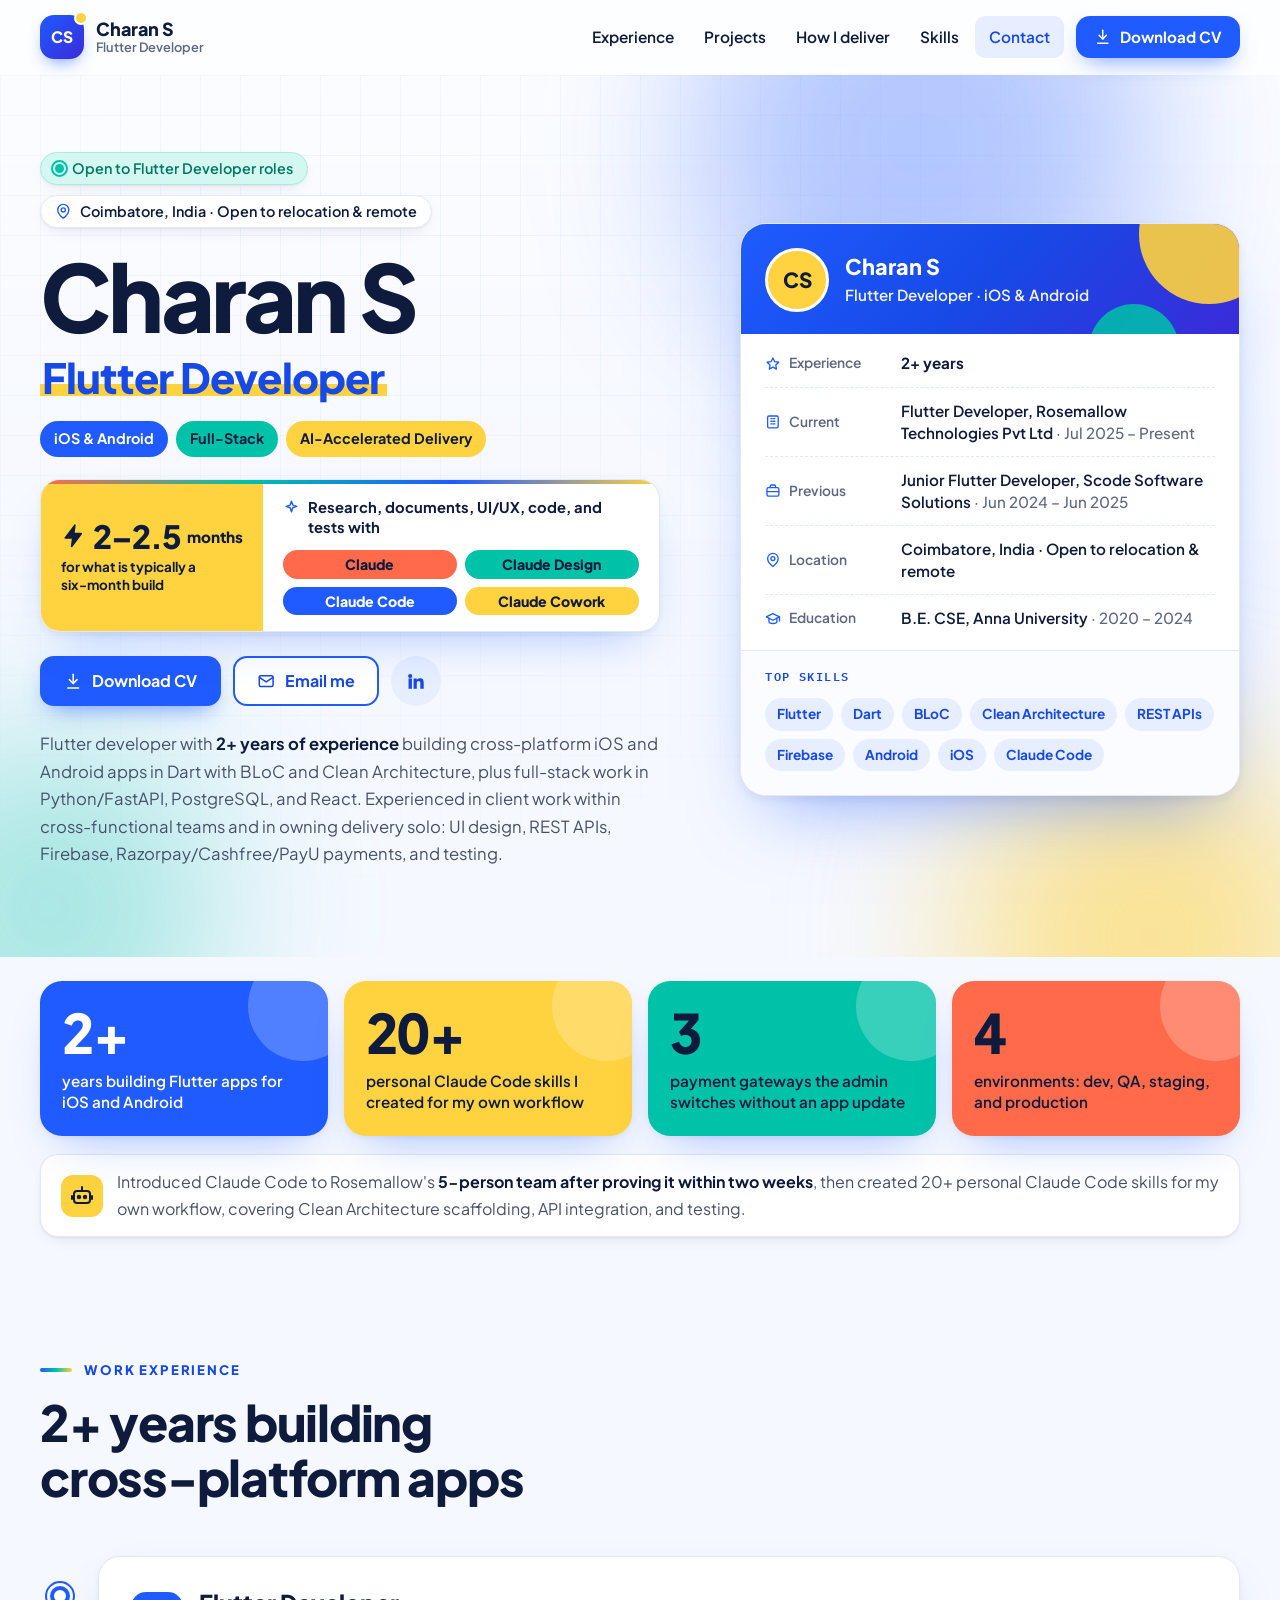
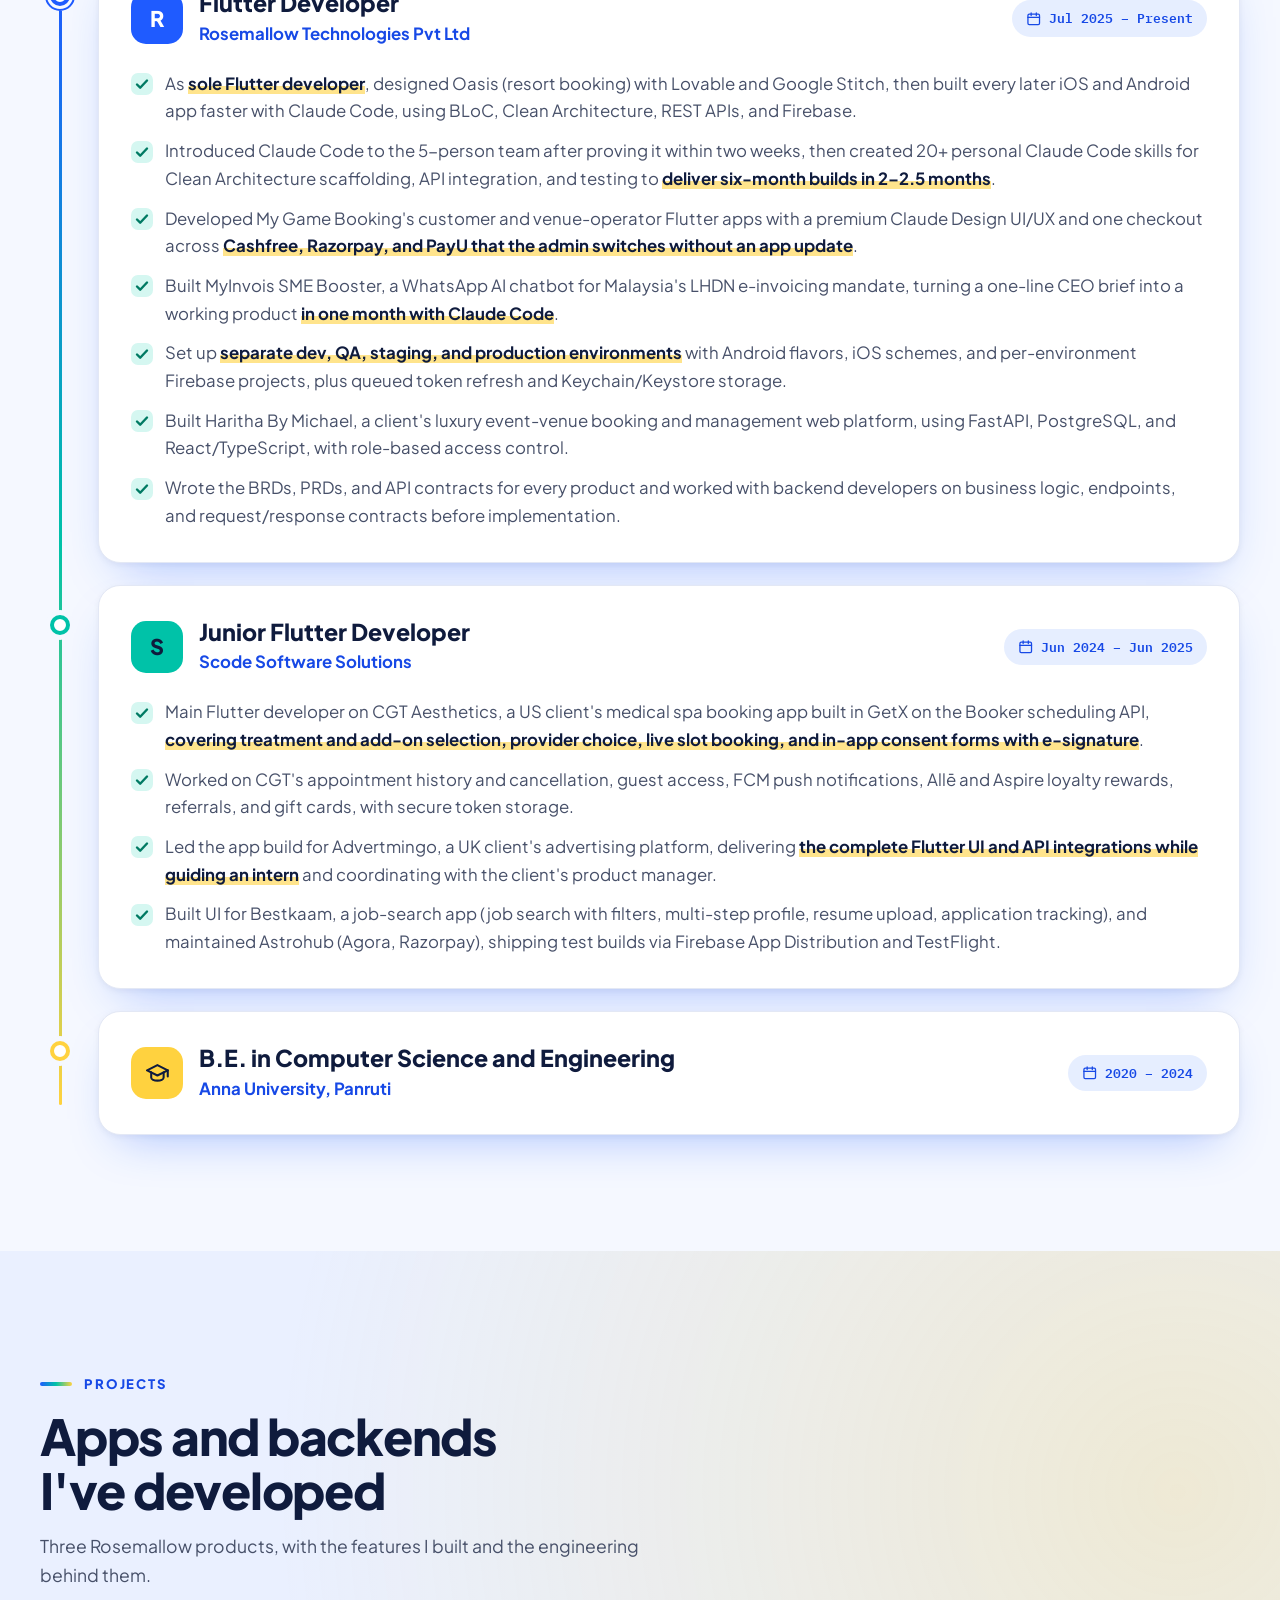
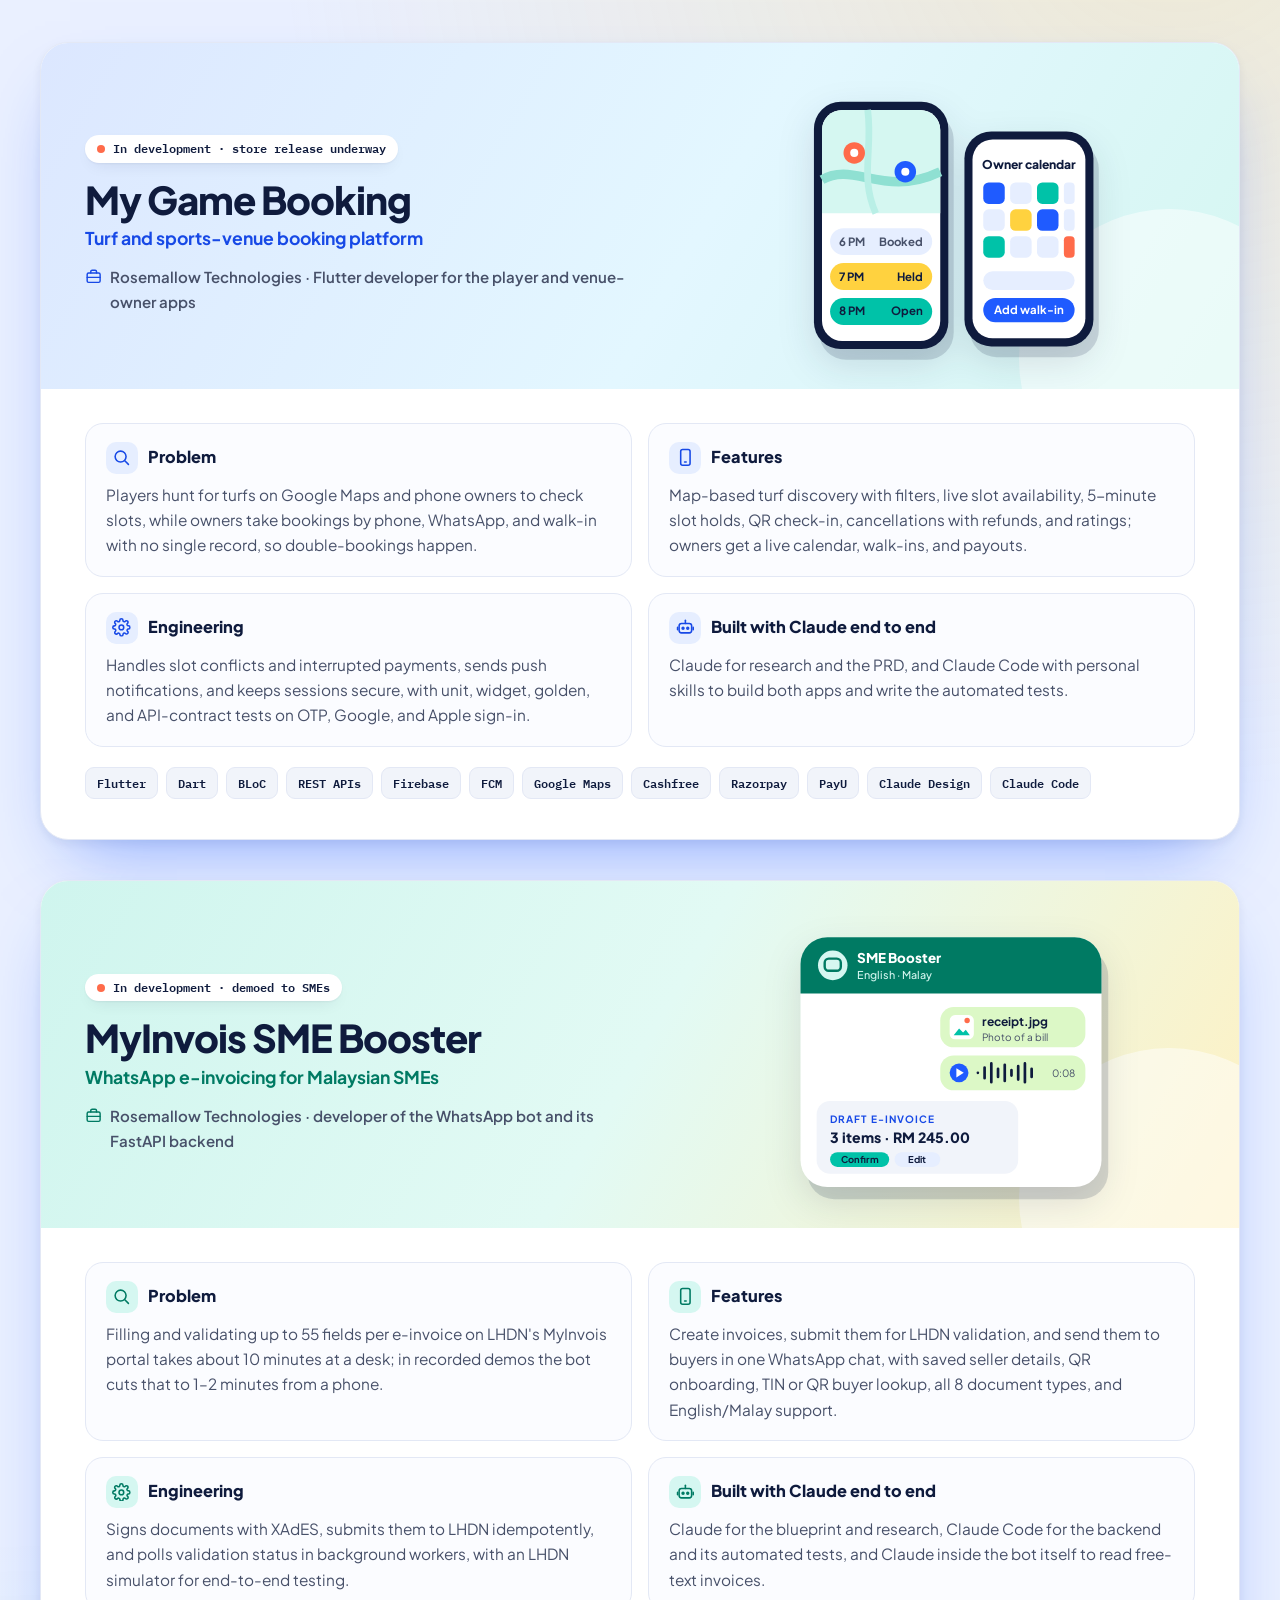
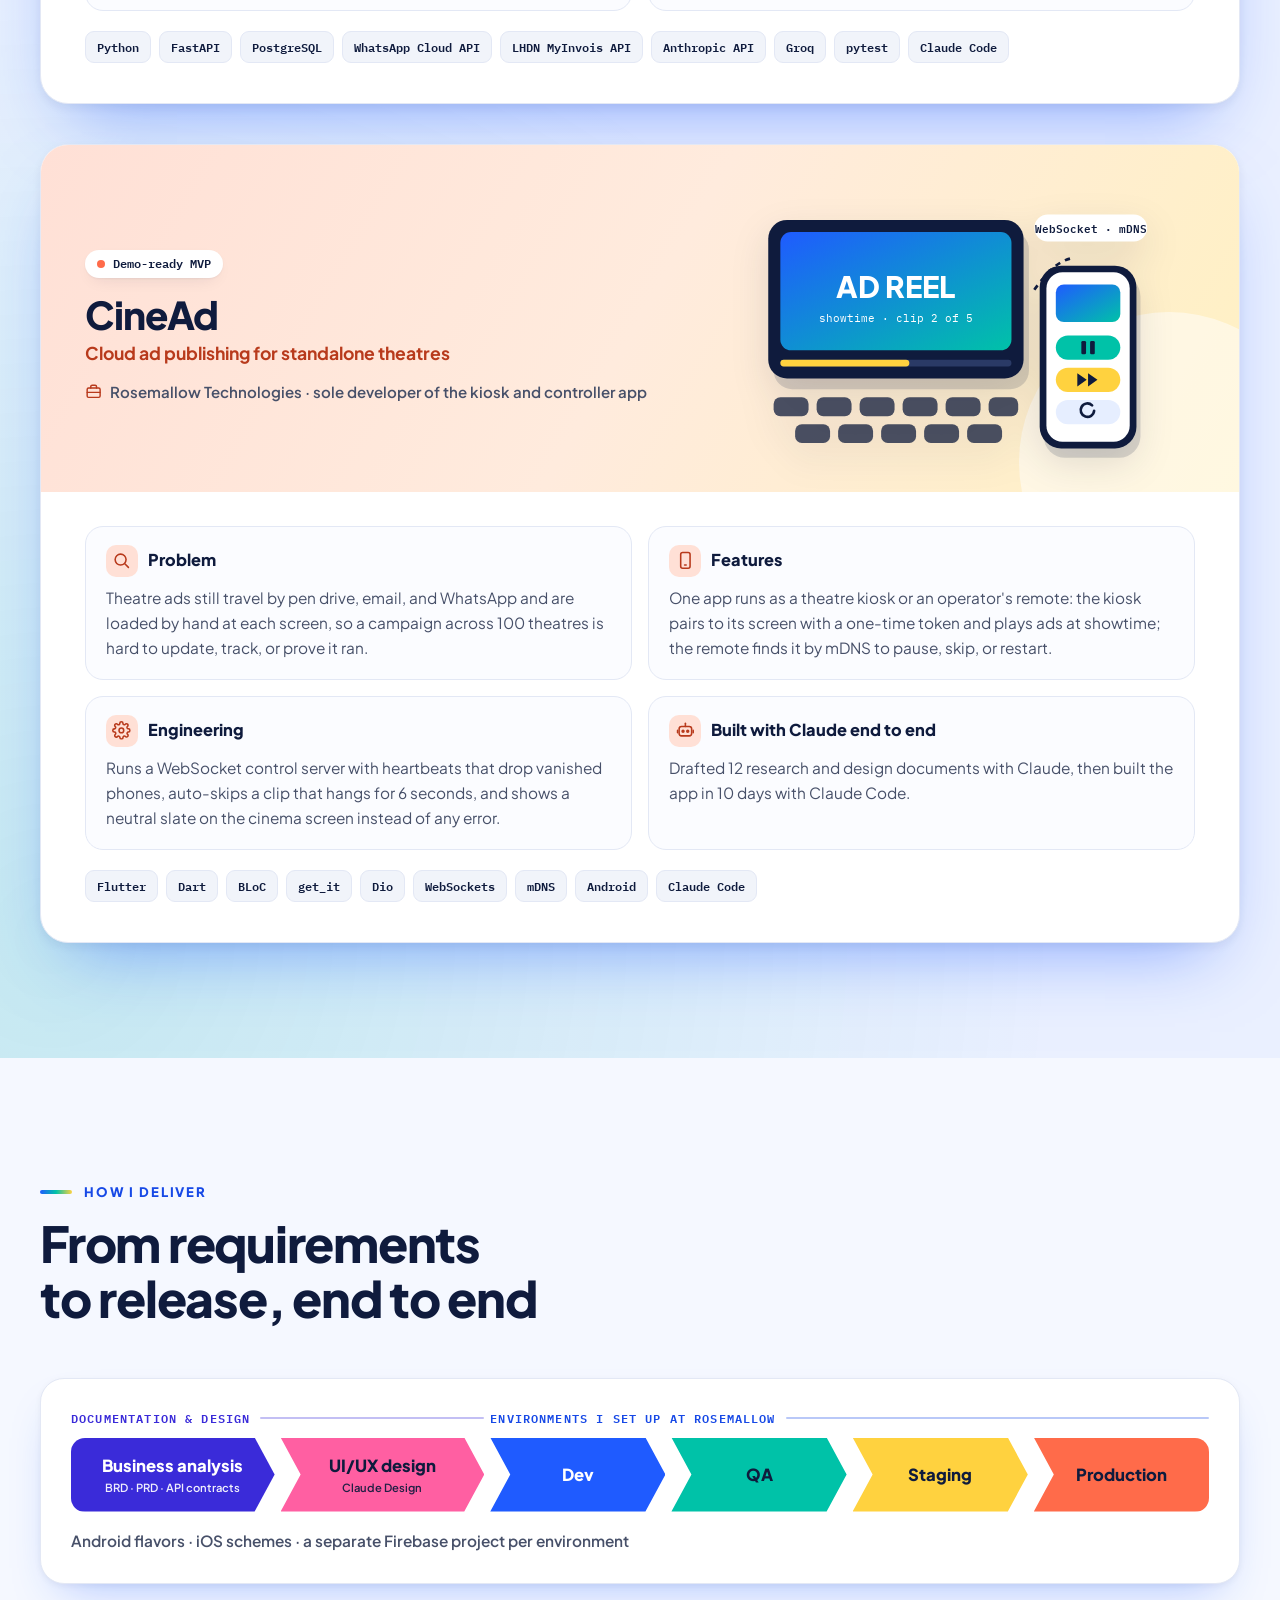
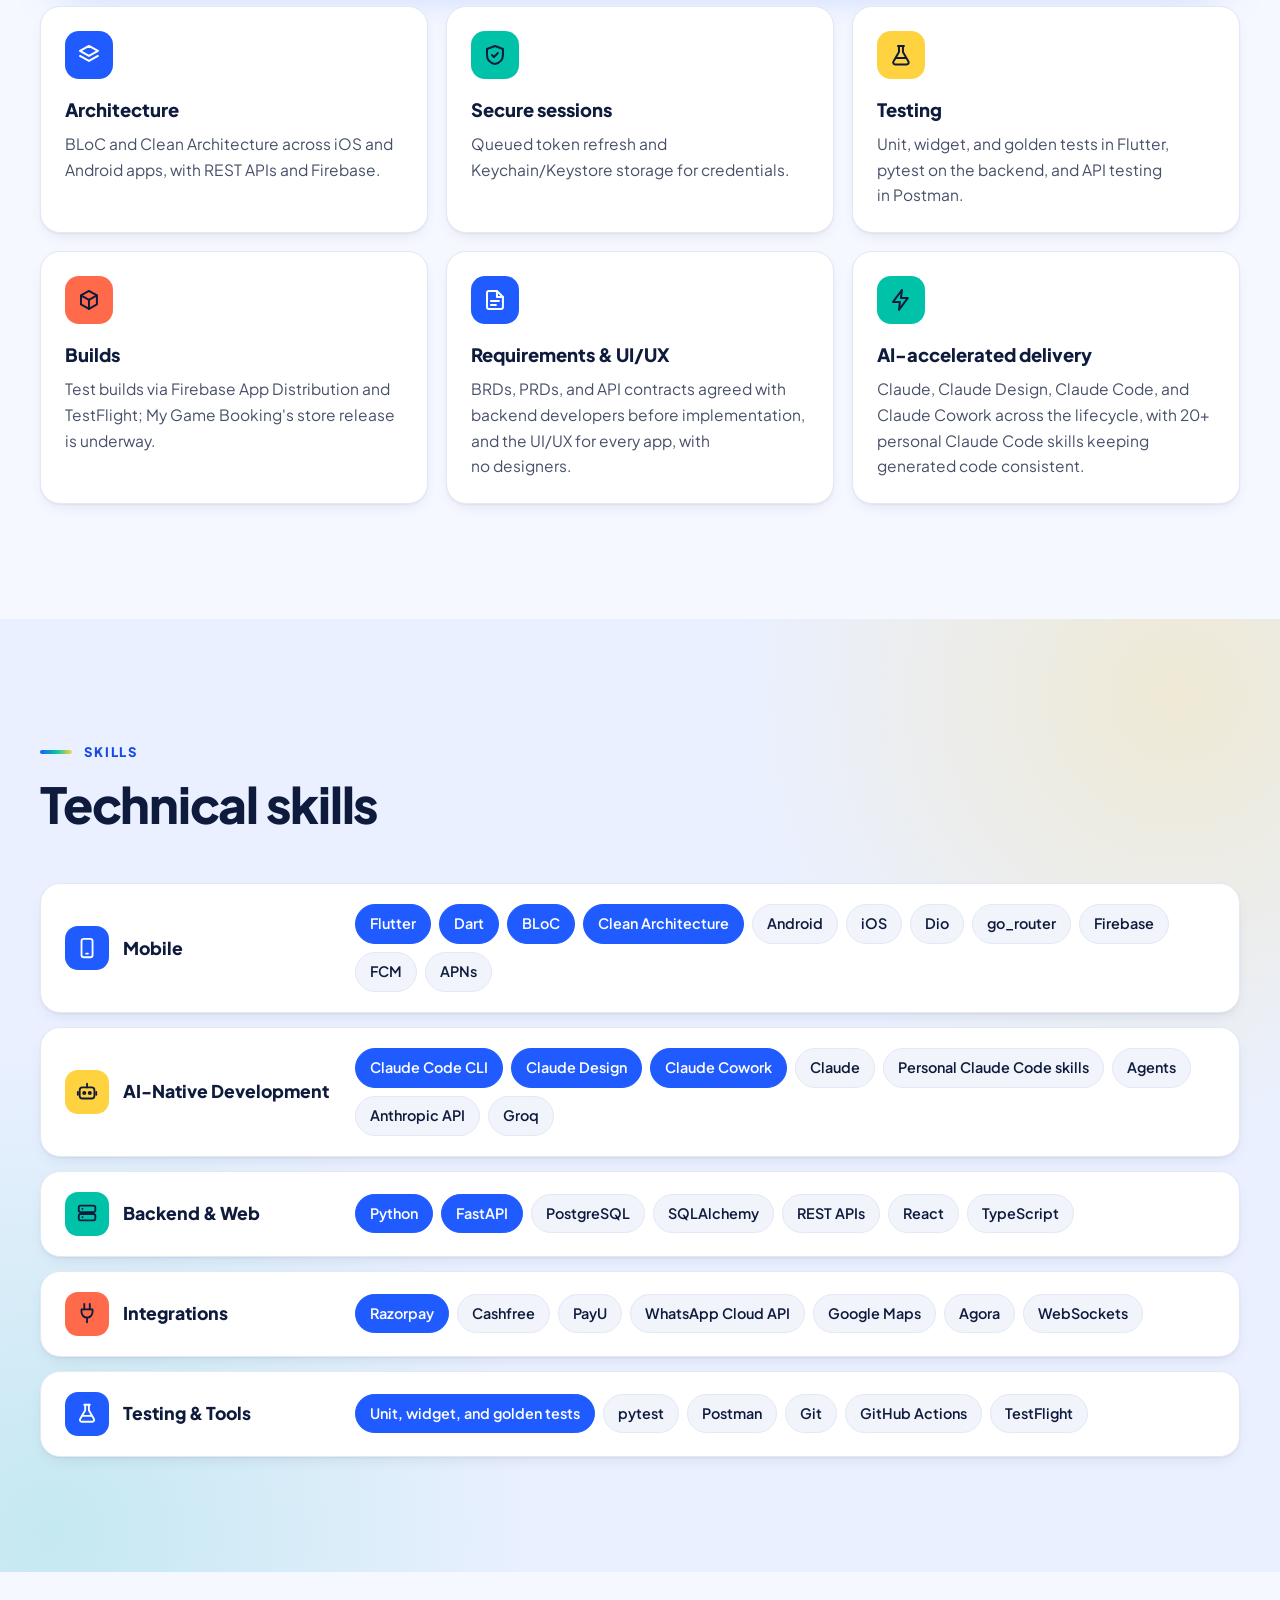
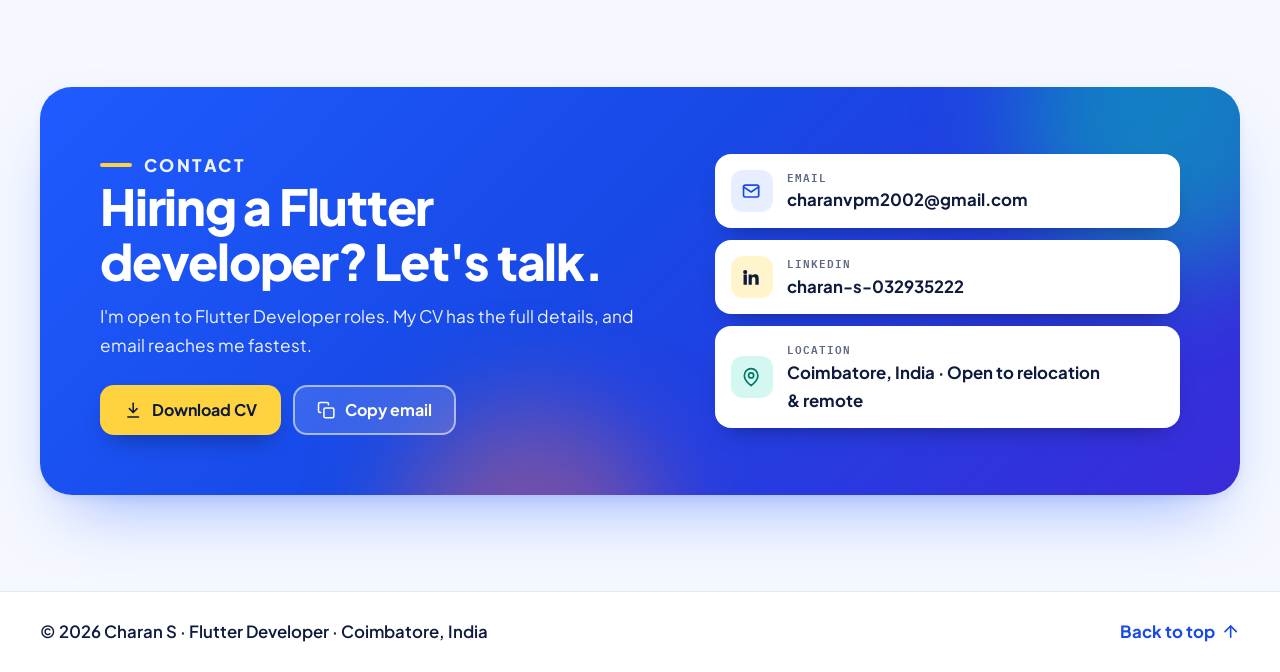
==== index.html @ 989d0758 "Add portfolio sites" ====
<!doctype html>
<html lang="en">
<head>
  <meta charset="utf-8">
  <meta name="viewport" content="width=device-width, initial-scale=1">
  <title>Charan S | Flutter Developer · iOS &amp; Android · AI-Accelerated with Claude</title>
  <meta name="description" content="Charan S is a Flutter developer based in Coimbatore with 2+ years of experience building cross-platform iOS and Android apps with Dart, BLoC, and Clean Architecture, plus full-stack work in Python/FastAPI, PostgreSQL, and React.">
  <meta name="author" content="Charan S">
  <meta name="theme-color" content="#1F5BFF">
  <meta property="og:type" content="profile">
  <meta property="og:title" content="Charan S | Flutter Developer (iOS &amp; Android)">
  <meta property="og:description" content="2+ years building cross-platform Flutter apps with BLoC and Clean Architecture. Delivers in 2–2.5 months what is typically a six-month build, using Claude, Claude Design, Claude Code, and Claude Cowork.">
  <meta property="og:url" content="https://charan-s-dev.github.io/">
  <meta property="og:image" content="https://charan-s-dev.github.io/assets/og-image.png">
  <meta property="og:image:width" content="1200">
  <meta property="og:image:height" content="630">
  <meta name="twitter:card" content="summary_large_image">
  <link rel="canonical" href="https://charan-s-dev.github.io/">
  <link rel="icon" href="assets/favicon.svg" type="image/svg+xml">
  <link rel="preconnect" href="https://fonts.googleapis.com">
  <link rel="preconnect" href="https://fonts.gstatic.com" crossorigin>
  <link rel="stylesheet" href="https://fonts.googleapis.com/css2?family=Plus+Jakarta+Sans:ital,wght@0,400;0,500;0,600;0,700;0,800;1,400&family=IBM+Plex+Mono:wght@500;600&display=swap">
  <link rel="stylesheet" href="assets/css/style.css">
  <script type="application/ld+json">
  {
    "@context": "https://schema.org",
    "@type": "Person",
    "name": "Charan S",
    "jobTitle": "Flutter Developer",
    "worksFor": { "@type": "Organization", "name": "Rosemallow Technologies Pvt Ltd" },
    "email": "mailto:charanvpm2002@gmail.com",
    "address": { "@type": "PostalAddress", "addressLocality": "Coimbatore", "addressCountry": "IN" },
    "alumniOf": "Anna University",
    "sameAs": ["https://www.linkedin.com/in/charan-s-032935222/"],
    "knowsAbout": ["Flutter", "Dart", "BLoC", "Clean Architecture", "Android", "iOS", "Firebase", "REST APIs", "Python", "FastAPI", "PostgreSQL", "React", "Claude Code", "Claude Design", "Claude Cowork"]
  }
  </script>
</head>
<body>
  <svg class="sprite" aria-hidden="true" focusable="false">
    <symbol id="i-download" viewBox="0 0 24 24"><path d="M12 3v12"/><path d="m7 10 5 5 5-5"/><path d="M5 21h14"/></symbol>
    <symbol id="i-mail" viewBox="0 0 24 24"><rect x="3" y="5" width="18" height="14" rx="2"/><path d="m3 7 9 6 9-6"/></symbol>
    <symbol id="i-phone" viewBox="0 0 24 24"><path d="M22 16.92v3a2 2 0 0 1-2.18 2 19.8 19.8 0 0 1-8.63-3.07 19.5 19.5 0 0 1-6-6A19.8 19.8 0 0 1 2.12 4.18 2 2 0 0 1 4.11 2h3a2 2 0 0 1 2 1.72c.13.96.36 1.9.7 2.81a2 2 0 0 1-.45 2.11L8.09 9.91a16 16 0 0 0 6 6l1.27-1.27a2 2 0 0 1 2.11-.45c.91.34 1.85.57 2.81.7A2 2 0 0 1 22 16.92z"/></symbol>
    <symbol id="i-linkedin" viewBox="0 0 24 24"><path fill="currentColor" stroke="none" d="M4.98 3.5a2.5 2.5 0 1 1 0 5 2.5 2.5 0 0 1 0-5zM3 9h4v12H3zM9 9h3.8v1.7h.05c.53-1 1.83-2.05 3.77-2.05C20.6 8.65 21 11.2 21 14.5V21h-4v-5.8c0-1.4-.03-3.2-1.95-3.2-1.95 0-2.25 1.5-2.25 3.1V21H9z"/></symbol>
    <symbol id="i-pin" viewBox="0 0 24 24"><path d="M20 10c0 6-8 12-8 12s-8-6-8-12a8 8 0 0 1 16 0z"/><circle cx="12" cy="10" r="3"/></symbol>
    <symbol id="i-copy" viewBox="0 0 24 24"><rect x="9" y="9" width="13" height="13" rx="2"/><path d="M5 15H4a2 2 0 0 1-2-2V4a2 2 0 0 1 2-2h9a2 2 0 0 1 2 2v1"/></symbol>
    <symbol id="i-up" viewBox="0 0 24 24"><path d="M12 19V5"/><path d="m5 12 7-7 7 7"/></symbol>
    <symbol id="i-menu" viewBox="0 0 24 24"><path d="M4 7h16M4 12h16M4 17h16"/></symbol>
    <symbol id="i-close" viewBox="0 0 24 24"><path d="M6 6l12 12M18 6 6 18"/></symbol>
    <symbol id="i-briefcase" viewBox="0 0 24 24"><rect x="3" y="7" width="18" height="13" rx="2"/><path d="M8 7V5a2 2 0 0 1 2-2h4a2 2 0 0 1 2 2v2"/><path d="M3 13h18"/></symbol>
    <symbol id="i-building" viewBox="0 0 24 24"><rect x="4" y="3" width="16" height="18" rx="2"/><path d="M9 7h2M13 7h2M9 11h2M13 11h2M9 15h2M13 15h2"/></symbol>
    <symbol id="i-calendar" viewBox="0 0 24 24"><rect x="3" y="5" width="18" height="16" rx="2"/><path d="M16 3v4M8 3v4M3 10h18"/></symbol>
    <symbol id="i-cap" viewBox="0 0 24 24"><path d="m2 9 10-5 10 5-10 5z"/><path d="M6 11v5c0 1.7 2.7 3 6 3s6-1.3 6-3v-5"/><path d="M22 9v6"/></symbol>
    <symbol id="i-phone-app" viewBox="0 0 24 24"><rect x="6" y="2" width="12" height="20" rx="2.5"/><path d="M11 18h2"/></symbol>
    <symbol id="i-layers" viewBox="0 0 24 24"><path d="m12 3 9 5-9 5-9-5z"/><path d="m3 13 9 5 9-5"/></symbol>
    <symbol id="i-shield" viewBox="0 0 24 24"><path d="M12 3 4 6v6c0 5 3.5 8 8 9 4.5-1 8-4 8-9V6z"/><path d="m9 12 2 2 4-4"/></symbol>
    <symbol id="i-flask" viewBox="0 0 24 24"><path d="M9 3h6"/><path d="M10 3v6L4.5 18.5A2 2 0 0 0 6.2 21.5h11.6a2 2 0 0 0 1.7-3L14 9V3"/><path d="M7 15h10"/></symbol>
    <symbol id="i-package" viewBox="0 0 24 24"><path d="m12 3 8 4.5v9L12 21l-8-4.5v-9z"/><path d="m4 7.5 8 4.5 8-4.5"/><path d="M12 12v9"/></symbol>
    <symbol id="i-doc" viewBox="0 0 24 24"><path d="M14 3H6a2 2 0 0 0-2 2v14a2 2 0 0 0 2 2h12a2 2 0 0 0 2-2V9z"/><path d="M14 3v6h6"/><path d="M8 13h8M8 17h5"/></symbol>
    <symbol id="i-bot" viewBox="0 0 24 24"><rect x="4" y="7" width="16" height="12" rx="3"/><path d="M12 3v4"/><circle cx="9" cy="13" r="1.2"/><circle cx="15" cy="13" r="1.2"/><path d="M2 12v3M22 12v3"/></symbol>
    <symbol id="i-server" viewBox="0 0 24 24"><rect x="3" y="4" width="18" height="7" rx="2"/><rect x="3" y="13" width="18" height="7" rx="2"/><path d="M7 7.5h.01M7 16.5h.01"/></symbol>
    <symbol id="i-plug" viewBox="0 0 24 24"><path d="M9 2v6M15 2v6"/><path d="M6 8h12v3a6 6 0 0 1-12 0z"/><path d="M12 17v5"/></symbol>
    <symbol id="i-search" viewBox="0 0 24 24"><circle cx="11" cy="11" r="7"/><path d="m21 21-4.3-4.3"/></symbol>
    <symbol id="i-zap" viewBox="0 0 24 24"><path d="M13 2 4 14h7l-1 8 9-12h-7z"/></symbol>
    <symbol id="i-spark" viewBox="0 0 24 24"><path d="M12 3l1.9 5.6 5.6 1.9-5.6 1.9L12 18l-1.9-5.6-5.6-1.9 5.6-1.9z"/></symbol>
    <symbol id="i-star" viewBox="0 0 24 24"><path d="m12 3 2.7 5.6 6.1.9-4.4 4.3 1 6.1L12 17l-5.4 2.9 1-6.1-4.4-4.3 6.1-.9z"/></symbol>
    <symbol id="i-gear" viewBox="0 0 24 24"><circle cx="12" cy="12" r="3"/><path d="M19.4 15a1.7 1.7 0 0 0 .3 1.8l.1.1a2 2 0 1 1-2.8 2.8l-.1-.1a1.7 1.7 0 0 0-1.8-.3 1.7 1.7 0 0 0-1 1.5V21a2 2 0 1 1-4 0v-.1a1.7 1.7 0 0 0-1.1-1.5 1.7 1.7 0 0 0-1.8.3l-.1.1a2 2 0 1 1-2.8-2.8l.1-.1a1.7 1.7 0 0 0 .3-1.8 1.7 1.7 0 0 0-1.5-1H3a2 2 0 1 1 0-4h.1a1.7 1.7 0 0 0 1.5-1.1 1.7 1.7 0 0 0-.3-1.8l-.1-.1a2 2 0 1 1 2.8-2.8l.1.1a1.7 1.7 0 0 0 1.8.3H9a1.7 1.7 0 0 0 1-1.5V3a2 2 0 1 1 4 0v.1a1.7 1.7 0 0 0 1 1.5 1.7 1.7 0 0 0 1.8-.3l.1-.1a2 2 0 1 1 2.8 2.8l-.1.1a1.7 1.7 0 0 0-.3 1.8V9a1.7 1.7 0 0 0 1.5 1H21a2 2 0 1 1 0 4h-.1a1.7 1.7 0 0 0-1.5 1z"/></symbol>
  </svg>

  <a class="skip-link" href="#main">Skip to content</a>
  <div class="progress" data-progress aria-hidden="true"></div>

  <header class="site-header" data-header>
    <div class="container nav-wrap">
      <a class="brand" href="#top" aria-label="Charan S, back to top">
        <span class="brand-mark" aria-hidden="true">CS</span>
        <span class="brand-text"><span class="brand-name">Charan S</span><span class="brand-role">Flutter Developer</span></span>
      </a>
      <nav class="nav" data-nav aria-label="Primary">
        <a href="#experience">Experience</a>
        <a href="#projects">Projects</a>
        <a href="#delivery">How I deliver</a>
        <a href="#skills">Skills</a>
        <a href="#contact">Contact</a>
        <a class="btn btn-primary btn-sm nav-cta" href="Charan_S_Resume.pdf" download>
          <svg class="icon"><use href="#i-download"/></svg> Download CV
        </a>
      </nav>
      <button class="nav-toggle" type="button" data-nav-toggle aria-expanded="false" aria-label="Open menu">
        <svg class="icon icon-open"><use href="#i-menu"/></svg>
        <svg class="icon icon-close"><use href="#i-close"/></svg>
      </button>
    </div>
  </header>

  <main id="main">
    <!-- ============ HERO ============ -->
    <section class="hero" id="top">
      <div class="hero-bg" aria-hidden="true"><span class="orb orb-1"></span><span class="orb orb-2"></span><span class="orb orb-3"></span></div>
      <div class="container hero-grid">
        <div class="hero-copy">
          <div class="hero-chips reveal">
            <span class="chip chip-open"><span class="dot" aria-hidden="true"></span> Open to Flutter Developer roles</span>
            <span class="chip"><svg class="icon"><use href="#i-pin"/></svg> Coimbatore, India · Open to relocation &amp; remote</span>
          </div>
          <h1 class="hero-title reveal">Charan S</h1>
          <p class="hero-role reveal">Flutter Developer</p>
          <ul class="hero-tracks reveal" aria-label="Focus areas">
            <li class="track-blue">iOS &amp; Android</li>
            <li class="track-aqua">Full-Stack</li>
            <li class="track-yellow">AI-Accelerated Delivery</li>
          </ul>
          <div class="ai-edge reveal" aria-label="AI-accelerated delivery">
            <div class="ai-edge-stat">
              <span class="ai-edge-num"><svg class="icon"><use href="#i-zap"/></svg> 2–2.5 <small>months</small></span>
              <span class="ai-edge-label">for what is typically a six-month build</span>
            </div>
            <div class="ai-edge-tools">
              <p class="ai-edge-title"><svg class="icon"><use href="#i-spark"/></svg> Research, documents, UI/UX, code, and tests with</p>
              <ul class="ai-tools" aria-label="AI tools I use">
                <li class="ait-coral">Claude</li><li class="ait-aqua">Claude Design</li><li class="ait-blue">Claude Code</li><li class="ait-yellow">Claude Cowork</li>
              </ul>
            </div>
          </div>
          <div class="hero-ctas reveal">
            <a class="btn btn-primary" href="Charan_S_Resume.pdf" download><svg class="icon"><use href="#i-download"/></svg> Download CV</a>
            <a class="btn btn-outline" href="mailto:charanvpm2002@gmail.com?subject=Flutter%20Developer%20opportunity"><svg class="icon"><use href="#i-mail"/></svg> Email me</a>
            <a class="btn btn-round btn-linkedin" href="https://www.linkedin.com/in/charan-s-032935222/" target="_blank" rel="noopener" aria-label="LinkedIn profile (opens in a new tab)"><svg class="icon"><use href="#i-linkedin"/></svg></a>
          </div>
          <p class="hero-lede reveal">
            Flutter developer with <strong>2+ years of experience</strong> building cross-platform iOS and Android apps in Dart with BLoC and Clean Architecture, plus full-stack work in Python/FastAPI, PostgreSQL, and React. Experienced in client work within cross-functional teams and in owning delivery solo: UI design, REST APIs, Firebase, Razorpay/Cashfree/PayU payments, and testing.
          </p>
        </div>

        <aside class="snapshot reveal" aria-label="Candidate snapshot" data-spotlight>
          <div class="snapshot-head">
            <span class="avatar" aria-hidden="true">CS</span>
            <div>
              <p class="snapshot-name">Charan S</p>
              <p class="snapshot-title">Flutter Developer · iOS &amp; Android</p>
            </div>
          </div>
          <dl class="snapshot-list">
            <div><dt><svg class="icon"><use href="#i-star"/></svg> Experience</dt><dd><strong>2+ years</strong></dd></div>
            <div><dt><svg class="icon"><use href="#i-building"/></svg> Current</dt><dd>Flutter Developer, Rosemallow Technologies Pvt Ltd <span class="muted">· Jul 2025 – Present</span></dd></div>
            <div><dt><svg class="icon"><use href="#i-briefcase"/></svg> Previous</dt><dd>Junior Flutter Developer, Scode Software Solutions <span class="muted">· Jun 2024 – Jun 2025</span></dd></div>
            <div><dt><svg class="icon"><use href="#i-pin"/></svg> Location</dt><dd>Coimbatore, India · Open to relocation &amp; remote</dd></div>
            <div><dt><svg class="icon"><use href="#i-cap"/></svg> Education</dt><dd>B.E. CSE, Anna University <span class="muted">· 2020 – 2024</span></dd></div>
          </dl>
          <div class="snapshot-skills">
            <p class="mini-label">Top skills</p>
            <ul class="pills">
              <li>Flutter</li><li>Dart</li><li>BLoC</li><li>Clean Architecture</li><li>REST APIs</li><li>Firebase</li><li>Android</li><li>iOS</li><li>Claude Code</li>
            </ul>
          </div>
        </aside>
      </div>
    </section>

    <!-- ============ STATS ============ -->
    <section class="stats" aria-label="Highlights">
      <div class="container">
        <div class="stats-grid">
          <div class="stat stat-blue reveal"><span class="stat-num"><span data-count="2">2</span>+</span><span class="stat-label">years building Flutter apps for iOS and Android</span></div>
          <div class="stat stat-yellow reveal"><span class="stat-num"><span data-count="20">20</span>+</span><span class="stat-label">personal Claude Code skills I created for my own workflow</span></div>
          <div class="stat stat-aqua reveal"><span class="stat-num" data-count="3">3</span><span class="stat-label">payment gateways the admin switches without an app update</span></div>
          <div class="stat stat-coral reveal"><span class="stat-num" data-count="4">4</span><span class="stat-label">environments: dev, QA, staging, and production</span></div>
        </div>
        <p class="ribbon reveal"><svg class="icon"><use href="#i-bot"/></svg> <span>Introduced Claude Code to Rosemallow's <strong>5-person team after proving it within two weeks</strong>, then created 20+ personal Claude Code skills for my own workflow, covering Clean Architecture scaffolding, API integration, and testing.</span></p>
      </div>
    </section>

    <!-- ============ EXPERIENCE ============ -->
    <section class="section" id="experience">
      <div class="container">
        <header class="section-head reveal">
          <p class="kicker">Work experience</p>
          <h2>2+ years building cross-platform apps</h2>
        </header>

        <div class="xp">
          <article class="xp-item reveal">
            <div class="xp-rail" aria-hidden="true"><span class="xp-dot xp-dot-live"></span></div>
            <div class="xp-card" data-spotlight>
              <header class="xp-head">
                <span class="xp-logo xp-logo-blue" aria-hidden="true">R</span>
                <div class="xp-titles">
                  <h3>Flutter Developer</h3>
                  <p class="xp-org">Rosemallow Technologies Pvt Ltd</p>
                </div>
                <span class="xp-dates"><svg class="icon"><use href="#i-calendar"/></svg> Jul 2025 – Present</span>
              </header>
              <ul class="xp-points">
                <li>As <strong>sole Flutter developer</strong>, designed Oasis (resort booking) with Lovable and Google Stitch, then built every later iOS and Android app faster with Claude Code, using BLoC, Clean Architecture, REST APIs, and Firebase.</li>
                <li>Introduced Claude Code to the 5-person team after proving it within two weeks, then created 20+ personal Claude Code skills for Clean Architecture scaffolding, API integration, and testing to <strong>deliver six-month builds in 2–2.5 months</strong>.</li>
                <li>Developed My Game Booking's customer and venue-operator Flutter apps with a premium Claude Design UI/UX and one checkout across <strong>Cashfree, Razorpay, and PayU that the admin switches without an app update</strong>.</li>
                <li>Built MyInvois SME Booster, a WhatsApp AI chatbot for Malaysia's LHDN e-invoicing mandate, turning a one-line CEO brief into a working product <strong>in one month with Claude Code</strong>.</li>
                <li>Set up <strong>separate dev, QA, staging, and production environments</strong> with Android flavors, iOS schemes, and per-environment Firebase projects, plus queued token refresh and Keychain/Keystore storage.</li>
                <li>Built Haritha By Michael, a client's luxury event-venue booking and management web platform, using FastAPI, PostgreSQL, and React/TypeScript, with role-based access control.</li>
                <li>Wrote the BRDs, PRDs, and API contracts for every product and worked with backend developers on business logic, endpoints, and request/response contracts before implementation.</li>
              </ul>
            </div>
          </article>

          <article class="xp-item reveal">
            <div class="xp-rail" aria-hidden="true"><span class="xp-dot"></span></div>
            <div class="xp-card" data-spotlight>
              <header class="xp-head">
                <span class="xp-logo xp-logo-aqua" aria-hidden="true">S</span>
                <div class="xp-titles">
                  <h3>Junior Flutter Developer</h3>
                  <p class="xp-org">Scode Software Solutions</p>
                </div>
                <span class="xp-dates"><svg class="icon"><use href="#i-calendar"/></svg> Jun 2024 – Jun 2025</span>
              </header>
              <ul class="xp-points">
                <li>Main Flutter developer on CGT Aesthetics, a US client's medical spa booking app built in GetX on the Booker scheduling API, <strong>covering treatment and add-on selection, provider choice, live slot booking, and in-app consent forms with e-signature</strong>.</li>
                <li>Worked on CGT's appointment history and cancellation, guest access, FCM push notifications, Allē and Aspire loyalty rewards, referrals, and gift cards, with secure token storage.</li>
                <li>Led the app build for Advertmingo, a UK client's advertising platform, delivering <strong>the complete Flutter UI and API integrations while guiding an intern</strong> and coordinating with the client's product manager.</li>
                <li>Built UI for Bestkaam, a job-search app (job search with filters, multi-step profile, resume upload, application tracking), and maintained Astrohub (Agora, Razorpay), shipping test builds via Firebase App Distribution and TestFlight.</li>
              </ul>
            </div>
          </article>

          <article class="xp-item reveal">
            <div class="xp-rail" aria-hidden="true"><span class="xp-dot xp-dot-edu"></span></div>
            <div class="xp-card xp-edu" data-spotlight>
              <header class="xp-head">
                <span class="xp-logo xp-logo-yellow" aria-hidden="true"><svg class="icon"><use href="#i-cap"/></svg></span>
                <div class="xp-titles">
                  <h3>B.E. in Computer Science and Engineering</h3>
                  <p class="xp-org">Anna University, Panruti</p>
                </div>
                <span class="xp-dates"><svg class="icon"><use href="#i-calendar"/></svg> 2020 – 2024</span>
              </header>
            </div>
          </article>
        </div>
      </div>
    </section>

    <!-- ============ PROJECTS ============ -->
    <section class="section section-alt" id="projects">
      <div class="container">
        <header class="section-head reveal">
          <p class="kicker">Projects</p>
          <h2>Apps and backends I've developed</h2>
          <p class="section-sub">Three Rosemallow products, with the features I built and the engineering behind them.</p>
        </header>

        <div class="projects">
          <!-- My Game Booking -->
          <article class="project project-blue reveal" data-spotlight>
            <div class="project-banner">
              <div class="project-intro">
                <span class="status">In development · store release underway</span>
                <h3>My Game Booking</h3>
                <p class="project-tagline">Turf and sports-venue booking platform</p>
                <p class="project-role"><svg class="icon"><use href="#i-briefcase"/></svg> Rosemallow Technologies · Flutter developer for the player and venue-owner apps</p>
              </div>
              <svg class="project-art" viewBox="0 0 320 210" role="img" aria-label="Illustration: a player app with a map and time slots next to a venue-owner app with a booking calendar">
                <g transform="translate(58 14)">
                  <rect x="4" y="8" width="100" height="184" rx="20" fill="#0F1B3D" opacity=".15"/>
                  <rect width="100" height="184" rx="20" fill="#0F1B3D"/>
                  <rect x="6" y="6" width="88" height="172" rx="15" fill="#fff"/>
                  <path d="M6 21a15 15 0 0 1 15-15h58a15 15 0 0 1 15 15v62H6z" fill="#D5F7F1"/>
                  <path d="M6 58c24-14 46 14 88-6" stroke="#8FE0D2" stroke-width="7" fill="none"/>
                  <path d="M40 6c4 30-6 50 6 77" stroke="#B9EFE6" stroke-width="5" fill="none"/>
                  <circle cx="30" cy="38" r="8" fill="#FF6B4A"/><circle cx="30" cy="38" r="3" fill="#fff"/>
                  <circle cx="68" cy="52" r="8" fill="#1F5BFF"/><circle cx="68" cy="52" r="3" fill="#fff"/>
                  <g font-family="Plus Jakarta Sans, Arial, sans-serif" font-size="8.5" font-weight="700">
                    <rect x="12" y="94" width="76" height="20" rx="10" fill="#E6EEFF"/><text x="19" y="107" fill="#475069">6 PM</text><text x="81" y="107" fill="#475069" text-anchor="end">Booked</text>
                    <rect x="12" y="120" width="76" height="20" rx="10" fill="#FFD23F"/><text x="19" y="133" fill="#0F1B3D">7 PM</text><text x="81" y="133" fill="#0F1B3D" text-anchor="end">Held</text>
                    <rect x="12" y="146" width="76" height="20" rx="10" fill="#00C2A8"/><text x="19" y="159" fill="#0F1B3D">8 PM</text><text x="81" y="159" fill="#0F1B3D" text-anchor="end">Open</text>
                  </g>
                </g>
                <g transform="translate(170 36)">
                  <rect x="4" y="8" width="96" height="160" rx="20" fill="#0F1B3D" opacity=".15"/>
                  <rect width="96" height="160" rx="20" fill="#0F1B3D"/>
                  <rect x="6" y="6" width="84" height="148" rx="15" fill="#fff"/>
                  <text x="48" y="28" font-family="Plus Jakarta Sans, Arial, sans-serif" font-size="9" font-weight="800" fill="#0F1B3D" text-anchor="middle">Owner calendar</text>
                  <g>
                    <rect x="14" y="38" width="16" height="16" rx="4" fill="#1F5BFF"/><rect x="34" y="38" width="16" height="16" rx="4" fill="#E6EEFF"/><rect x="54" y="38" width="16" height="16" rx="4" fill="#00C2A8"/><rect x="74" y="38" width="8" height="16" rx="3" fill="#E6EEFF"/>
                    <rect x="14" y="58" width="16" height="16" rx="4" fill="#E6EEFF"/><rect x="34" y="58" width="16" height="16" rx="4" fill="#FFD23F"/><rect x="54" y="58" width="16" height="16" rx="4" fill="#1F5BFF"/><rect x="74" y="58" width="8" height="16" rx="3" fill="#E6EEFF"/>
                    <rect x="14" y="78" width="16" height="16" rx="4" fill="#00C2A8"/><rect x="34" y="78" width="16" height="16" rx="4" fill="#E6EEFF"/><rect x="54" y="78" width="16" height="16" rx="4" fill="#E6EEFF"/><rect x="74" y="78" width="8" height="16" rx="3" fill="#FF6B4A"/>
                  </g>
                  <rect x="14" y="104" width="68" height="14" rx="7" fill="#E6EEFF"/>
                  <rect x="14" y="124" width="68" height="18" rx="9" fill="#1F5BFF"/>
                  <text x="48" y="136" font-family="Plus Jakarta Sans, Arial, sans-serif" font-size="8.5" font-weight="700" fill="#fff" text-anchor="middle">Add walk-in</text>
                </g>
              </svg>
            </div>
            <div class="project-body">
              <div class="project-grid">
                <div class="pcell"><h4><span class="pcell-icon"><svg class="icon"><use href="#i-search"/></svg></span> Problem</h4><p>Players hunt for turfs on Google Maps and phone owners to check slots, while owners take bookings by phone, WhatsApp, and walk-in with no single record, so double-bookings happen.</p></div>
                <div class="pcell"><h4><span class="pcell-icon"><svg class="icon"><use href="#i-phone-app"/></svg></span> Features</h4><p>Map-based turf discovery with filters, live slot availability, 5-minute slot holds, QR check-in, cancellations with refunds, and ratings; owners get a live calendar, walk-ins, and payouts.</p></div>
                <div class="pcell"><h4><span class="pcell-icon"><svg class="icon"><use href="#i-gear"/></svg></span> Engineering</h4><p>Handles slot conflicts and interrupted payments, sends push notifications, and keeps sessions secure, with unit, widget, golden, and API-contract tests on OTP, Google, and Apple sign-in.</p></div>
                <div class="pcell"><h4><span class="pcell-icon"><svg class="icon"><use href="#i-bot"/></svg></span> Built with Claude end to end</h4><p>Claude for research and the PRD, and Claude Code with personal skills to build both apps and write the automated tests.</p></div>
              </div>
              <ul class="tags" aria-label="Tech stack">
                <li>Flutter</li><li>Dart</li><li>BLoC</li><li>REST APIs</li><li>Firebase</li><li>FCM</li><li>Google Maps</li><li>Cashfree</li><li>Razorpay</li><li>PayU</li><li>Claude Design</li><li>Claude Code</li>
              </ul>
            </div>
          </article>

          <!-- MyInvois SME Booster -->
          <article class="project project-aqua reveal" data-spotlight>
            <div class="project-banner">
              <div class="project-intro">
                <span class="status">In development · demoed to SMEs</span>
                <h3>MyInvois SME Booster</h3>
                <p class="project-tagline">WhatsApp e-invoicing for Malaysian SMEs</p>
                <p class="project-role"><svg class="icon"><use href="#i-briefcase"/></svg> Rosemallow Technologies · developer of the WhatsApp bot and its FastAPI backend</p>
              </div>
              <svg class="project-art" viewBox="0 0 320 210" role="img" aria-label="Illustration: a WhatsApp chat where a receipt photo and a voice note become a draft invoice">
                <g transform="translate(48 12)" font-family="Plus Jakarta Sans, Arial, sans-serif">
                  <rect x="5" y="9" width="224" height="186" rx="20" fill="#0F1B3D" opacity=".15"/>
                  <rect width="224" height="186" rx="20" fill="#fff"/>
                  <path d="M0 20A20 20 0 0 1 20 0h184a20 20 0 0 1 20 20v22H0z" fill="#007A63"/>
                  <circle cx="24" cy="21" r="11" fill="#D5F7F1"/>
                  <rect x="18" y="16" width="12" height="9" rx="3" fill="none" stroke="#007A63" stroke-width="1.8"/>
                  <text x="42" y="19" font-size="10" font-weight="800" fill="#fff">SME Booster</text>
                  <text x="42" y="31" font-size="8" font-weight="500" fill="#D5F7F1">English · Malay</text>
                  <rect x="104" y="52" width="108" height="30" rx="10" fill="#DCF8C6"/>
                  <rect x="111" y="58" width="18" height="18" rx="4" fill="#fff"/><path d="M114 73l4-5 3 3 2-2 3 4z" fill="#00C2A8"/><circle cx="124" cy="62" r="2" fill="#FF6B4A"/>
                  <text x="135" y="66" font-size="9" font-weight="700" fill="#0F1B3D">receipt.jpg</text><text x="135" y="77" font-size="7.5" fill="#475069">Photo of a bill</text>
                  <rect x="104" y="88" width="108" height="26" rx="10" fill="#DCF8C6"/>
                  <circle cx="118" cy="101" r="7" fill="#1F5BFF"/><path d="M116 97.5v7l5.5-3.5z" fill="#fff"/>
                  <g stroke="#0F1B3D" stroke-width="2" stroke-linecap="round"><path d="M132 101v0M137 97v8M142 94v14M147 98v6M152 95v12M157 99v4M162 96v10M167 94v14M172 98v6"/></g>
                  <text x="204" y="104" font-size="7.5" fill="#475069" text-anchor="end">0:08</text>
                  <rect x="12" y="122" width="150" height="54" rx="10" fill="#F1F4FA"/>
                  <text x="22" y="138" font-size="7.5" font-weight="700" fill="#1749E6" letter-spacing=".8">DRAFT E-INVOICE</text>
                  <text x="22" y="153" font-size="10.5" font-weight="800" fill="#0F1B3D">3 items · RM 245.00</text>
                  <rect x="22" y="160" width="44" height="11" rx="5.5" fill="#00C2A8"/><text x="44" y="168" font-size="7" font-weight="700" fill="#0F1B3D" text-anchor="middle">Confirm</text>
                  <rect x="70" y="160" width="34" height="11" rx="5.5" fill="#E6EEFF"/><text x="87" y="168" font-size="7" font-weight="700" fill="#0F1B3D" text-anchor="middle">Edit</text>
                </g>
              </svg>
            </div>
            <div class="project-body">
              <div class="project-grid">
                <div class="pcell"><h4><span class="pcell-icon"><svg class="icon"><use href="#i-search"/></svg></span> Problem</h4><p>Filling and validating up to 55 fields per e-invoice on LHDN's MyInvois portal takes about 10 minutes at a desk; in recorded demos the bot cuts that to 1–2 minutes from a phone.</p></div>
                <div class="pcell"><h4><span class="pcell-icon"><svg class="icon"><use href="#i-phone-app"/></svg></span> Features</h4><p>Create invoices, submit them for LHDN validation, and send them to buyers in one WhatsApp chat, with saved seller details, QR onboarding, TIN or QR buyer lookup, all 8 document types, and English/Malay support.</p></div>
                <div class="pcell"><h4><span class="pcell-icon"><svg class="icon"><use href="#i-gear"/></svg></span> Engineering</h4><p>Signs documents with XAdES, submits them to LHDN idempotently, and polls validation status in background workers, with an LHDN simulator for end-to-end testing.</p></div>
                <div class="pcell"><h4><span class="pcell-icon"><svg class="icon"><use href="#i-bot"/></svg></span> Built with Claude end to end</h4><p>Claude for the blueprint and research, Claude Code for the backend and its automated tests, and Claude inside the bot itself to read free-text invoices.</p></div>
              </div>
              <ul class="tags" aria-label="Tech stack">
                <li>Python</li><li>FastAPI</li><li>PostgreSQL</li><li>WhatsApp Cloud API</li><li>LHDN MyInvois API</li><li>Anthropic API</li><li>Groq</li><li>pytest</li><li>Claude Code</li>
              </ul>
            </div>
          </article>

          <!-- CineAd -->
          <article class="project project-coral reveal" data-spotlight>
            <div class="project-banner">
              <div class="project-intro">
                <span class="status">Demo-ready MVP</span>
                <h3>CineAd</h3>
                <p class="project-tagline">Cloud ad publishing for standalone theatres</p>
                <p class="project-role"><svg class="icon"><use href="#i-briefcase"/></svg> Rosemallow Technologies · sole developer of the kiosk and controller app</p>
              </div>
              <svg class="project-art" viewBox="0 0 320 210" role="img" aria-label="Illustration: a cinema screen playing an ad reel, controlled by a phone remote over the local network">
                <defs>
                  <linearGradient id="s2-reel" x1="0" y1="0" x2="1" y2="1"><stop offset="0" stop-color="#1F5BFF"/><stop offset="1" stop-color="#00C2A8"/></linearGradient>
                </defs>
                <g transform="translate(24 26)">
                  <rect x="4" y="8" width="190" height="118" rx="14" fill="#0F1B3D" opacity=".15"/>
                  <rect width="190" height="118" rx="14" fill="#0F1B3D"/>
                  <rect x="9" y="9" width="172" height="88" rx="8" fill="url(#s2-reel)"/>
                  <text x="95" y="58" font-family="Plus Jakarta Sans, Arial, sans-serif" font-size="22" font-weight="800" fill="#fff" text-anchor="middle">AD REEL</text>
                  <text x="95" y="76" font-family="IBM Plex Mono, monospace" font-size="8" fill="#fff" text-anchor="middle">showtime · clip 2 of 5</text>
                  <rect x="9" y="104" width="172" height="5" rx="2.5" fill="#2A3A66"/><rect x="9" y="104" width="96" height="5" rx="2.5" fill="#FFD23F"/>
                  <g fill="#0F1B3D" opacity=".75" transform="translate(4 132)">
                    <rect width="26" height="14" rx="5"/><rect x="32" width="26" height="14" rx="5"/><rect x="64" width="26" height="14" rx="5"/><rect x="96" width="26" height="14" rx="5"/><rect x="128" width="26" height="14" rx="5"/><rect x="160" width="22" height="14" rx="5"/>
                    <rect x="16" y="20" width="26" height="14" rx="5"/><rect x="48" y="20" width="26" height="14" rx="5"/><rect x="80" y="20" width="26" height="14" rx="5"/><rect x="112" y="20" width="26" height="14" rx="5"/><rect x="144" y="20" width="26" height="14" rx="5"/>
                  </g>
                </g>
                <path d="M222 78c10-14 18-22 30-24" fill="none" stroke="#0F1B3D" stroke-width="2" stroke-dasharray="4 4"/>
                <g transform="translate(226 60)">
                  <rect x="3" y="7" width="72" height="136" rx="16" fill="#0F1B3D" opacity=".15"/>
                  <rect width="72" height="136" rx="16" fill="#0F1B3D"/>
                  <rect x="5" y="5" width="62" height="126" rx="12" fill="#fff"/>
                  <rect x="12" y="14" width="48" height="28" rx="6" fill="url(#s2-reel)"/>
                  <rect x="12" y="52" width="48" height="18" rx="9" fill="#00C2A8"/><rect x="31" y="56" width="3.5" height="10" rx="1" fill="#0F1B3D"/><rect x="37.5" y="56" width="3.5" height="10" rx="1" fill="#0F1B3D"/>
                  <rect x="12" y="76" width="48" height="18" rx="9" fill="#FFD23F"/><path d="M28 80l7 5-7 5zM36 80l7 5-7 5z" fill="#0F1B3D"/>
                  <rect x="12" y="100" width="48" height="18" rx="9" fill="#E6EEFF"/><path d="M39 104a5 5 0 1 0 1.5 4" fill="none" stroke="#0F1B3D" stroke-width="2" stroke-linecap="round"/>
                </g>
                <g transform="translate(222 22)">
                  <rect width="84" height="20" rx="10" fill="#fff"/>
                  <text x="42" y="13.5" font-family="IBM Plex Mono, monospace" font-size="8" font-weight="600" fill="#0F1B3D" text-anchor="middle">WebSocket · mDNS</text>
                </g>
              </svg>
            </div>
            <div class="project-body">
              <div class="project-grid">
                <div class="pcell"><h4><span class="pcell-icon"><svg class="icon"><use href="#i-search"/></svg></span> Problem</h4><p>Theatre ads still travel by pen drive, email, and WhatsApp and are loaded by hand at each screen, so a campaign across 100 theatres is hard to update, track, or prove it ran.</p></div>
                <div class="pcell"><h4><span class="pcell-icon"><svg class="icon"><use href="#i-phone-app"/></svg></span> Features</h4><p>One app runs as a theatre kiosk or an operator's remote: the kiosk pairs to its screen with a one-time token and plays ads at showtime; the remote finds it by mDNS to pause, skip, or restart.</p></div>
                <div class="pcell"><h4><span class="pcell-icon"><svg class="icon"><use href="#i-gear"/></svg></span> Engineering</h4><p>Runs a WebSocket control server with heartbeats that drop vanished phones, auto-skips a clip that hangs for 6 seconds, and shows a neutral slate on the cinema screen instead of any error.</p></div>
                <div class="pcell"><h4><span class="pcell-icon"><svg class="icon"><use href="#i-bot"/></svg></span> Built with Claude end to end</h4><p>Drafted 12 research and design documents with Claude, then built the app in 10 days with Claude Code.</p></div>
              </div>
              <ul class="tags" aria-label="Tech stack">
                <li>Flutter</li><li>Dart</li><li>BLoC</li><li>get_it</li><li>Dio</li><li>WebSockets</li><li>mDNS</li><li>Android</li><li>Claude Code</li>
              </ul>
            </div>
          </article>
        </div>
      </div>
    </section>

    <!-- ============ HOW I DELIVER ============ -->
    <section class="section" id="delivery">
      <div class="container">
        <header class="section-head reveal">
          <p class="kicker">How I deliver</p>
          <h2>From requirements to release, end to end</h2>
        </header>

        <div class="env reveal" aria-label="Delivery pipeline">
          <div class="flowline">
            <div class="phase phase-docs">
              <p class="phase-label">Documentation &amp; design</p>
              <ol class="env-steps">
                <li class="env-ba"><span>Business analysis<small>BRD · PRD · API contracts</small></span></li>
                <li class="env-ux"><span>UI/UX design<small>Claude Design</small></span></li>
              </ol>
            </div>
            <div class="phase phase-env">
              <p class="phase-label">Environments I set up at Rosemallow</p>
              <ol class="env-steps">
                <li class="env-dev"><span>Dev</span></li>
                <li class="env-qa"><span>QA</span></li>
                <li class="env-stg"><span>Staging</span></li>
                <li class="env-prod"><span>Production</span></li>
              </ol>
            </div>
          </div>
          <p class="env-note">Android flavors · iOS schemes · a separate Firebase project per environment</p>
        </div>

        <div class="practices">
          <article class="practice reveal" data-spotlight>
            <span class="practice-icon pi-blue"><svg class="icon"><use href="#i-layers"/></svg></span>
            <h3>Architecture</h3>
            <p>BLoC and Clean Architecture across iOS and Android apps, with REST APIs and Firebase.</p>
          </article>
          <article class="practice reveal" data-spotlight>
            <span class="practice-icon pi-aqua"><svg class="icon"><use href="#i-shield"/></svg></span>
            <h3>Secure sessions</h3>
            <p>Queued token refresh and Keychain/Keystore storage for credentials.</p>
          </article>
          <article class="practice reveal" data-spotlight>
            <span class="practice-icon pi-yellow"><svg class="icon"><use href="#i-flask"/></svg></span>
            <h3>Testing</h3>
            <p>Unit, widget, and golden tests in Flutter, pytest on the backend, and API testing in Postman.</p>
          </article>
          <article class="practice reveal" data-spotlight>
            <span class="practice-icon pi-coral"><svg class="icon"><use href="#i-package"/></svg></span>
            <h3>Builds</h3>
            <p>Test builds via Firebase App Distribution and TestFlight; My Game Booking's store release is underway.</p>
          </article>
          <article class="practice reveal" data-spotlight>
            <span class="practice-icon pi-blue"><svg class="icon"><use href="#i-doc"/></svg></span>
            <h3>Requirements &amp; UI/UX</h3>
            <p>BRDs, PRDs, and API contracts agreed with backend developers before implementation, and the UI/UX for every app, with no designers.</p>
          </article>
          <article class="practice reveal" data-spotlight>
            <span class="practice-icon pi-aqua"><svg class="icon"><use href="#i-zap"/></svg></span>
            <h3>AI-accelerated delivery</h3>
            <p>Claude, Claude Design, Claude Code, and Claude Cowork across the lifecycle, with 20+ personal Claude Code skills keeping generated code consistent.</p>
          </article>
        </div>
      </div>
    </section>

    <!-- ============ SKILLS ============ -->
    <section class="section section-alt" id="skills">
      <div class="container">
        <header class="section-head reveal">
          <p class="kicker">Skills</p>
          <h2>Technical skills</h2>
        </header>
        <div class="skills">
          <article class="skill-row reveal">
            <h3><span class="skill-icon pi-blue"><svg class="icon"><use href="#i-phone-app"/></svg></span> Mobile</h3>
            <ul class="pills pills-lg"><li class="key">Flutter</li><li class="key">Dart</li><li class="key">BLoC</li><li class="key">Clean Architecture</li><li>Android</li><li>iOS</li><li>Dio</li><li>go_router</li><li>Firebase</li><li>FCM</li><li>APNs</li></ul>
          </article>
          <article class="skill-row reveal">
            <h3><span class="skill-icon pi-yellow"><svg class="icon"><use href="#i-bot"/></svg></span> AI-Native Development</h3>
            <ul class="pills pills-lg"><li class="key">Claude Code CLI</li><li class="key">Claude Design</li><li class="key">Claude Cowork</li><li>Claude</li><li>Personal Claude Code skills</li><li>Agents</li><li>Anthropic API</li><li>Groq</li></ul>
          </article>
          <article class="skill-row reveal">
            <h3><span class="skill-icon pi-aqua"><svg class="icon"><use href="#i-server"/></svg></span> Backend &amp; Web</h3>
            <ul class="pills pills-lg"><li class="key">Python</li><li class="key">FastAPI</li><li>PostgreSQL</li><li>SQLAlchemy</li><li>REST APIs</li><li>React</li><li>TypeScript</li></ul>
          </article>
          <article class="skill-row reveal">
            <h3><span class="skill-icon pi-coral"><svg class="icon"><use href="#i-plug"/></svg></span> Integrations</h3>
            <ul class="pills pills-lg"><li class="key">Razorpay</li><li>Cashfree</li><li>PayU</li><li>WhatsApp Cloud API</li><li>Google Maps</li><li>Agora</li><li>WebSockets</li></ul>
          </article>
          <article class="skill-row reveal">
            <h3><span class="skill-icon pi-blue"><svg class="icon"><use href="#i-flask"/></svg></span> Testing &amp; Tools</h3>
            <ul class="pills pills-lg"><li class="key">Unit, widget, and golden tests</li><li>pytest</li><li>Postman</li><li>Git</li><li>GitHub Actions</li><li>TestFlight</li></ul>
          </article>
        </div>
      </div>
    </section>

    <!-- ============ CONTACT ============ -->
    <section class="section contact" id="contact">
      <div class="container">
        <div class="contact-card reveal">
          <div class="contact-copy">
            <p class="kicker kicker-light">Contact</p>
            <h2>Hiring a Flutter developer? Let's talk.</h2>
            <p>I'm open to Flutter Developer roles. My CV has the full details, and email reaches me fastest.</p>
            <div class="contact-actions">
              <a class="btn btn-yellow" href="Charan_S_Resume.pdf" download><svg class="icon"><use href="#i-download"/></svg> Download CV</a>
              <button class="btn btn-glass" type="button" data-copy="charanvpm2002@gmail.com"><svg class="icon"><use href="#i-copy"/></svg> Copy email</button>
            </div>
          </div>
          <ul class="contact-list">
            <li><a href="mailto:charanvpm2002@gmail.com?subject=Flutter%20Developer%20opportunity"><span class="cl-icon"><svg class="icon"><use href="#i-mail"/></svg></span><span><small>Email</small>charanvpm2002@gmail.com</span></a></li>
            <li><a href="https://www.linkedin.com/in/charan-s-032935222/" target="_blank" rel="noopener"><span class="cl-icon"><svg class="icon"><use href="#i-linkedin"/></svg></span><span><small>LinkedIn</small>charan-s-032935222</span></a></li>
            <li><span class="cl-static"><span class="cl-icon"><svg class="icon"><use href="#i-pin"/></svg></span><span><small>Location</small>Coimbatore, India · Open to relocation &amp; remote</span></span></li>
          </ul>
        </div>
      </div>
    </section>
  </main>

  <footer class="site-footer">
    <div class="container footer-wrap">
      <p>© <span data-year>2026</span> Charan S · Flutter Developer · Coimbatore, India</p>
      <a href="#top" class="footer-top">Back to top <svg class="icon"><use href="#i-up"/></svg></a>
    </div>
  </footer>

  <a class="to-top" href="#top" data-to-top aria-label="Back to top"><svg class="icon"><use href="#i-up"/></svg></a>
  <div class="toast" data-toast role="status" aria-live="polite"></div>

  <script src="assets/js/main.js"></script>
</body>
</html>
---- assets/css/style.css ----
/* ==========================================================================
   Charan S · Portfolio (Service Companies, MNCs & Naukri)
   Bright corporate theme: royal blue, sunshine yellow, aqua, and coral on
   soft white, with rounded cards and gentle depth.
   ========================================================================== */

:root {
  --bg: #F5F8FF;
  --surface: #FFFFFF;
  --surface-2: #FBFCFF;
  --ink: #0F1B3D;
  --body: #475069;
  --muted: #5E6782;
  --line: #E3E8F5;

  --blue: #1F5BFF;
  --blue-deep: #1749E6;
  --blue-soft: #E6EEFF;
  --indigo: #3A2BD9;
  --yellow: #FFD23F;
  --yellow-soft: #FFF4CC;
  --aqua: #00C2A8;
  --aqua-soft: #D5F7F1;
  --teal-deep: #007A63;
  --coral: #FF6B4A;
  --coral-soft: #FFE0D6;
  --coral-deep: #B83A1C;

  --shadow-sm: 0 1px 2px rgba(15, 27, 61, .05), 0 6px 18px -8px rgba(15, 27, 61, .14);
  --shadow: 0 2px 6px rgba(15, 27, 61, .05), 0 22px 48px -22px rgba(31, 91, 255, .38);
  --shadow-lg: 0 4px 10px rgba(15, 27, 61, .06), 0 34px 70px -30px rgba(31, 91, 255, .5);

  --font: "Plus Jakarta Sans", "Segoe UI", system-ui, -apple-system, sans-serif;
  --font-mono: "IBM Plex Mono", ui-monospace, "SF Mono", Menlo, Consolas, monospace;

  --container: 1200px;
  --header-h: 74px;
  --ease: cubic-bezier(.2, .7, .2, 1);
}

/* ---------- base ---------- */
*, *::before, *::after { box-sizing: border-box; }

html {
  -webkit-text-size-adjust: 100%;
  scroll-padding-top: calc(var(--header-h) + 16px);
}

/* Smooth scrolling is for in-page clicks only. main.js adds .smooth-scroll on the first
   interaction, so a refresh or a shared #section link lands instantly instead of gliding. */
@media (prefers-reduced-motion: no-preference) {
  html.smooth-scroll { scroll-behavior: smooth; }
}

body {
  margin: 0;
  background: var(--bg);
  color: var(--body);
  font-family: var(--font);
  font-size: 1.05rem;
  line-height: 1.65;
  -webkit-font-smoothing: antialiased;
  text-rendering: optimizeLegibility;
  overflow-x: hidden;
  overflow-x: clip;
}

img, svg { display: block; max-width: 100%; }
h1, h2, h3, h4 { text-wrap: balance; }
p, li { text-wrap: pretty; }
a { color: inherit; }
strong { color: var(--ink); font-weight: 700; }

::selection { background: var(--yellow); color: var(--ink); }

:focus-visible {
  outline: 3px solid var(--blue);
  outline-offset: 3px;
  border-radius: 8px;
}

.sprite { position: absolute; width: 0; height: 0; overflow: hidden; }

.icon {
  width: 1.15em;
  height: 1.15em;
  flex: none;
  display: inline-block;
  fill: none;
  stroke: currentColor;
  stroke-width: 2;
  stroke-linecap: round;
  stroke-linejoin: round;
  vertical-align: -0.2em;
}

.container { width: min(100% - 32px, var(--container)); margin-inline: auto; }
@media (min-width: 720px) { .container { width: min(100% - 56px, var(--container)); } }

.skip-link {
  position: absolute;
  left: 16px;
  top: -60px;
  z-index: 200;
  padding: 10px 16px;
  background: var(--ink);
  color: #fff;
  border-radius: 10px;
  font-weight: 700;
  text-decoration: none;
}
.skip-link:focus { top: 12px; }

.muted { color: var(--muted); font-weight: 500; }

.mini-label {
  margin: 0 0 12px;
  font-family: var(--font-mono);
  font-size: .74rem;
  font-weight: 600;
  letter-spacing: .12em;
  text-transform: uppercase;
  color: var(--blue-deep);
}

/* ---------- progress ---------- */
.progress {
  position: fixed;
  inset: 0 0 auto 0;
  height: 4px;
  z-index: 120;
  background: linear-gradient(90deg, var(--blue), var(--aqua), var(--yellow), var(--coral));
  transform: scaleX(0);
  transform-origin: 0 50%;
}

/* ---------- buttons ---------- */
.btn {
  display: inline-flex;
  align-items: center;
  justify-content: center;
  gap: .55em;
  min-height: 50px;
  max-width: 100%;
  padding: .8em 1.4em;
  border: 2px solid transparent;
  border-radius: 14px;
  font: 700 1rem/1.15 var(--font);
  text-decoration: none;
  text-align: center;
  overflow-wrap: anywhere;
  cursor: pointer;
  transition: transform .2s var(--ease), box-shadow .2s var(--ease), background-color .2s ease, color .2s ease;
}
.btn:hover { transform: translateY(-2px); }
.btn:active { transform: translateY(0); }
.btn-primary { background: var(--blue); color: #fff; box-shadow: 0 10px 24px -10px rgba(31, 91, 255, .7); }
.btn-primary:hover { background: var(--blue-deep); box-shadow: 0 14px 30px -10px rgba(31, 91, 255, .8); }
.btn-outline { background: #fff; color: var(--blue-deep); border-color: var(--blue); }
.btn-outline:hover { background: var(--blue-soft); }
.btn-round { width: 50px; padding: 0; border-radius: 50%; font-size: 1.1rem; }
.btn-linkedin { background: var(--blue-soft); color: var(--blue-deep); }
.btn-call { background: var(--yellow); color: var(--ink); }
.btn-sm { min-height: 42px; padding: .55em 1.05em; font-size: .95rem; }
.btn-yellow { background: var(--yellow); color: var(--ink); box-shadow: 0 12px 26px -12px rgba(0, 0, 0, .45); }
.btn-glass { background: rgba(255, 255, 255, .14); color: #fff; border-color: rgba(255, 255, 255, .55); }
.btn-glass:hover { background: rgba(255, 255, 255, .24); }

/* ---------- header ---------- */
.site-header {
  position: sticky;
  top: 0;
  z-index: 100;
  background: rgba(255, 255, 255, .78);
  -webkit-backdrop-filter: saturate(170%) blur(16px);
  backdrop-filter: saturate(170%) blur(16px);
  border-bottom: 1px solid transparent;
  transition: border-color .25s ease, box-shadow .25s ease, background-color .25s ease;
}
.site-header.is-scrolled { background: rgba(255, 255, 255, .92); border-bottom-color: var(--line); box-shadow: 0 8px 24px -18px rgba(15, 27, 61, .35); }

.nav-wrap { display: flex; align-items: center; justify-content: space-between; gap: 16px; height: var(--header-h); }

.brand { display: inline-flex; align-items: center; gap: 12px; text-decoration: none; color: var(--ink); }
.brand-mark {
  position: relative;
  display: grid;
  place-items: center;
  width: 44px;
  height: 44px;
  border-radius: 14px;
  background: linear-gradient(135deg, var(--blue), var(--indigo));
  color: #fff;
  font-weight: 800;
  font-size: .98rem;
  letter-spacing: .02em;
  box-shadow: 0 8px 18px -8px rgba(31, 91, 255, .8);
}
.brand-mark::after {
  content: "";
  position: absolute;
  top: -4px;
  right: -4px;
  width: 14px;
  height: 14px;
  border-radius: 50%;
  background: var(--yellow);
  border: 2px solid #fff;
}
.brand-text { display: flex; flex-direction: column; line-height: 1.15; }
.brand-name { font-weight: 800; font-size: 1.12rem; }
.brand-role { font-size: .8rem; font-weight: 600; color: var(--muted); }

.nav { display: flex; align-items: center; gap: 2px; }
.nav a:not(.btn) {
  padding: 8px 14px;
  border-radius: 10px;
  color: var(--ink);
  font-weight: 600;
  font-size: .96rem;
  text-decoration: none;
  transition: background-color .2s ease, color .2s ease;
}
.nav a:not(.btn):hover { background: var(--blue-soft); color: var(--blue-deep); }
.nav a.is-active:not(.btn) { background: var(--blue-soft); color: var(--blue-deep); }
.nav-cta { margin-left: 10px; }

.nav-toggle {
  display: none;
  place-items: center;
  width: 46px;
  height: 46px;
  border: 1px solid var(--line);
  border-radius: 12px;
  background: #fff;
  color: var(--ink);
  font-size: 1.35rem;
  box-shadow: var(--shadow-sm);
  cursor: pointer;
}
.nav-toggle .icon-close { display: none; }
.nav-toggle[aria-expanded="true"] .icon-open { display: none; }
.nav-toggle[aria-expanded="true"] .icon-close { display: inline-block; }

@media (max-width: 920px) {
  .nav-toggle { display: grid; }
  .nav {
    position: fixed;
    top: calc(var(--header-h) + 6px);
    left: 16px;
    right: 16px;
    flex-direction: column;
    align-items: stretch;
    gap: 2px;
    padding: 12px;
    background: #fff;
    border: 1px solid var(--line);
    border-radius: 20px;
    box-shadow: var(--shadow-lg);
    opacity: 0;
    visibility: hidden;
    transform: translateY(-10px);
    transition: opacity .2s ease, transform .2s ease, visibility .2s;
  }
  .nav.is-open { opacity: 1; visibility: visible; transform: none; }
  .nav a:not(.btn) { padding: 12px 16px; font-size: 1.06rem; }
  .nav-cta { margin: 8px 0 0; min-height: 50px; }
}

/* ---------- hero ---------- */
.hero {
  position: relative;
  padding: clamp(36px, 6vw, 84px) 0 clamp(56px, 7vw, 96px);
  overflow: hidden;
  overflow: clip;
  background:
    linear-gradient(180deg, rgba(255, 255, 255, .6), rgba(245, 248, 255, 0) 60%),
    var(--bg);
}
.hero::before {
  content: "";
  position: absolute;
  inset: 0;
  background-image:
    linear-gradient(rgba(31, 91, 255, .06) 1px, transparent 1px),
    linear-gradient(90deg, rgba(31, 91, 255, .06) 1px, transparent 1px);
  background-size: 40px 40px;
  -webkit-mask-image: radial-gradient(ellipse at 30% 20%, #000 0%, transparent 70%);
  mask-image: radial-gradient(ellipse at 30% 20%, #000 0%, transparent 70%);
  pointer-events: none;
}
.hero-bg { position: absolute; inset: 0; pointer-events: none; }
.orb { position: absolute; border-radius: 50%; filter: blur(80px); }
.orb-1 { width: 460px; height: 460px; background: rgba(31, 91, 255, .32); top: -160px; right: 10%; animation: float 20s ease-in-out infinite alternate; }
.orb-2 { width: 380px; height: 380px; background: rgba(255, 210, 63, .55); bottom: -170px; right: -60px; animation: float 24s ease-in-out infinite alternate-reverse; }
.orb-3 { width: 340px; height: 340px; background: rgba(0, 194, 168, .32); bottom: -120px; left: -120px; animation: float 22s ease-in-out infinite alternate; }

@keyframes float {
  from { transform: translate(0, 0) scale(1); }
  to { transform: translate(-30px, 26px) scale(1.1); }
}

.hero-grid {
  position: relative;
  display: grid;
  grid-template-columns: minmax(0, 1.12fr) minmax(0, .88fr);
  gap: clamp(36px, 5vw, 72px);
  align-items: center;
}

.hero-chips { display: flex; flex-wrap: wrap; gap: 10px; }
.chip {
  display: inline-flex;
  align-items: center;
  gap: 8px;
  padding: 7px 14px;
  border: 1px solid var(--line);
  border-radius: 999px;
  background: #fff;
  color: var(--ink);
  font-weight: 600;
  font-size: .9rem;
  line-height: 1.2;
  box-shadow: var(--shadow-sm);
}
.chip .icon { color: var(--blue); }
.chip-open { background: var(--aqua-soft); border-color: #A9EBDF; color: var(--teal-deep); }
.dot { position: relative; width: 9px; height: 9px; border-radius: 50%; background: var(--aqua); }
.dot::after {
  content: "";
  position: absolute;
  inset: -4px;
  border-radius: 50%;
  border: 2px solid var(--aqua);
  animation: ping 1.8s ease-out infinite;
}
@keyframes ping {
  from { transform: scale(.6); opacity: 1; }
  to { transform: scale(1.8); opacity: 0; }
}

.hero-title {
  margin: 24px 0 0;
  font-weight: 800;
  font-size: clamp(3.1rem, 7.6vw, 5.8rem);
  line-height: .95;
  letter-spacing: -.04em;
  color: var(--ink);
}
.hero-role {
  display: inline-block;
  margin: 14px 0 0;
  font-weight: 800;
  font-size: clamp(1.6rem, 3.6vw, 2.6rem);
  line-height: 1.1;
  letter-spacing: -.02em;
  color: var(--blue-deep);
  background: linear-gradient(transparent 64%, var(--yellow) 64%, var(--yellow) 92%, transparent 92%);
  padding: 0 .06em;
}
.hero-tracks { display: flex; flex-wrap: wrap; gap: 8px; margin: 20px 0 0; padding: 0; list-style: none; }
.hero-tracks li { padding: 6px 14px; border-radius: 999px; font-weight: 700; font-size: .9rem; }
.track-blue { background: var(--blue); color: #fff; }
.track-aqua { background: var(--aqua); color: var(--ink); }
.track-yellow { background: var(--yellow); color: var(--ink); }
.hero-lede { margin: 24px 0 0; max-width: 38em; font-size: clamp(1.02rem, 1.3vw, 1.13rem); }

.ai-edge {
  position: relative;
  display: grid;
  grid-template-columns: auto minmax(0, 1fr);
  max-width: 620px;
  margin-top: 22px;
  overflow: hidden;
  background: #fff;
  border: 1px solid var(--line);
  border-radius: 20px;
  box-shadow: var(--shadow);
}
.ai-edge::before {
  content: "";
  position: absolute;
  inset: 0 0 auto 0;
  height: 4px;
  background: linear-gradient(90deg, var(--coral), var(--aqua), var(--blue), var(--yellow));
}
.ai-edge-stat {
  display: flex;
  flex-direction: column;
  justify-content: center;
  gap: 6px;
  min-width: 168px;
  padding: 18px 20px 16px;
  background: var(--yellow);
  color: var(--ink);
}
.ai-edge-num {
  display: flex;
  align-items: center;
  gap: 6px;
  font-weight: 800;
  font-size: 2rem;
  line-height: 1;
  letter-spacing: -.03em;
  white-space: nowrap;
}
.ai-edge-num .icon { width: .8em; height: .8em; fill: var(--ink); stroke-width: 1.5; }
.ai-edge-num small { font-size: .95rem; letter-spacing: 0; }
.ai-edge-label { max-width: 12em; font-weight: 700; font-size: .84rem; line-height: 1.3; }
.ai-edge-tools { padding: 18px 20px 16px; }
.ai-edge-title { display: flex; align-items: flex-start; gap: 8px; margin: 0 0 12px; font-weight: 700; font-size: .92rem; line-height: 1.35; color: var(--ink); }
.ai-edge-title .icon { margin-top: 1px; color: var(--blue); }
.ai-tools { display: grid; grid-template-columns: repeat(2, minmax(0, 1fr)); gap: 8px; margin: 0; padding: 0; list-style: none; }
.ai-tools li { padding: 6px 12px; border-radius: 999px; text-align: center; white-space: nowrap; font-weight: 800; font-size: .88rem; line-height: 1.2; }
.ait-coral { background: var(--coral); color: var(--ink); }
.ait-aqua { background: var(--aqua); color: var(--ink); }
.ait-blue { background: var(--blue); color: #fff; }
.ait-yellow { background: var(--yellow); color: var(--ink); }

@media (max-width: 520px) {
  .ai-edge { grid-template-columns: 1fr; }
  .ai-edge-stat { flex-direction: row; flex-wrap: wrap; align-items: center; gap: 4px 12px; min-width: 0; }
  .ai-edge-label { max-width: none; }
}
.hero-ctas { display: flex; flex-wrap: wrap; align-items: center; gap: 12px; margin-top: 24px; }

/* snapshot card */
.snapshot {
  position: relative;
  overflow: hidden;
  background: #fff;
  border: 1px solid var(--line);
  border-radius: 26px;
  box-shadow: var(--shadow-lg);
}
.snapshot-head {
  position: relative;
  display: flex;
  align-items: center;
  gap: 16px;
  padding: 24px 24px 22px;
  background: linear-gradient(135deg, var(--blue) 0%, var(--blue-deep) 50%, var(--indigo) 100%);
  color: #fff;
  overflow: hidden;
}
.snapshot-head::before, .snapshot-head::after {
  content: "";
  position: absolute;
  border-radius: 50%;
  pointer-events: none;
}
.snapshot-head::before { width: 140px; height: 140px; right: -40px; top: -60px; background: rgba(255, 210, 63, .9); }
.snapshot-head::after { width: 90px; height: 90px; right: 60px; bottom: -60px; background: rgba(0, 194, 168, .85); }
.avatar {
  position: relative;
  z-index: 1;
  display: grid;
  place-items: center;
  flex: none;
  width: 64px;
  height: 64px;
  border-radius: 50%;
  border: 3px solid #fff;
  background: var(--yellow);
  color: var(--ink);
  font-weight: 800;
  font-size: 1.3rem;
}
.snapshot-head > div { position: relative; z-index: 1; }
.snapshot-name { margin: 0; font-weight: 800; font-size: 1.35rem; line-height: 1.2; }
.snapshot-title { margin: 2px 0 0; font-weight: 600; font-size: .95rem; color: rgba(255, 255, 255, .92); }

.snapshot-list { margin: 0; padding: 6px 24px 8px; }
.snapshot-list > div {
  display: grid;
  grid-template-columns: 124px minmax(0, 1fr);
  gap: 12px;
  padding: 12px 0;
  border-bottom: 1px dashed var(--line);
}
.snapshot-list > div:last-child { border-bottom: 0; }
.snapshot-list dt { display: flex; align-items: center; gap: 8px; font-weight: 600; font-size: .86rem; color: var(--muted); }
.snapshot-list dt .icon { color: var(--blue); }
.snapshot-list dd { margin: 0; color: var(--ink); font-weight: 600; font-size: .95rem; line-height: 1.45; }
.snapshot-skills { padding: 16px 24px 24px; background: var(--surface-2); border-top: 1px solid var(--line); }

.pills { display: flex; flex-wrap: wrap; gap: 8px; margin: 0; padding: 0; list-style: none; }
.pills li {
  padding: 5px 12px;
  border-radius: 999px;
  background: var(--blue-soft);
  color: var(--blue-deep);
  font-weight: 700;
  font-size: .85rem;
}

@media (max-width: 980px) {
  .hero-grid { grid-template-columns: 1fr; }
  .snapshot { max-width: 620px; }
}
@media (max-width: 440px) {
  .snapshot-list > div { grid-template-columns: 1fr; gap: 4px; }
}

/* ---------- stats ---------- */
.stats { padding: clamp(8px, 2vw, 24px) 0 0; }
.stats-grid { display: grid; grid-template-columns: repeat(4, minmax(0, 1fr)); gap: 16px; }
.stat {
  position: relative;
  overflow: hidden;
  padding: 24px 22px;
  border-radius: 22px;
  box-shadow: var(--shadow);
  color: var(--ink);
}
.stat::after {
  content: "";
  position: absolute;
  right: -30px;
  top: -30px;
  width: 110px;
  height: 110px;
  border-radius: 50%;
  background: rgba(255, 255, 255, .22);
}
.stat-blue { background: var(--blue); color: #fff; }
.stat-yellow { background: var(--yellow); }
.stat-aqua { background: var(--aqua); }
.stat-coral { background: var(--coral); }
.stat-num {
  display: block;
  font-weight: 800;
  font-size: clamp(2.6rem, 4.6vw, 3.4rem);
  line-height: 1;
  letter-spacing: -.03em;
  font-variant-numeric: tabular-nums;
}
.stat-label { display: block; margin-top: 10px; font-weight: 600; font-size: .95rem; line-height: 1.4; }

.ribbon {
  display: flex;
  align-items: center;
  gap: 14px;
  margin: 18px 0 0;
  padding: 14px 20px;
  background: #fff;
  border: 1px solid var(--line);
  border-radius: 18px;
  box-shadow: var(--shadow-sm);
  font-size: 1rem;
}
.ribbon > .icon {
  width: 42px;
  height: 42px;
  padding: 9px;
  border-radius: 12px;
  background: var(--yellow);
  color: var(--ink);
}

@media (max-width: 980px) { .stats-grid { grid-template-columns: repeat(2, minmax(0, 1fr)); } }
@media (max-width: 420px) { .stats-grid { grid-template-columns: 1fr; } }

/* ---------- sections ---------- */
.section { padding: clamp(72px, 9vw, 116px) 0; }
.section-alt {
  background:
    radial-gradient(circle at 92% 8%, rgba(255, 210, 63, .22), transparent 30%),
    radial-gradient(circle at 4% 96%, rgba(0, 194, 168, .16), transparent 32%),
    #EAF0FF;
}
.section-head { max-width: 760px; margin-bottom: clamp(32px, 4.4vw, 52px); }
.kicker {
  display: inline-flex;
  align-items: center;
  gap: 12px;
  margin: 0 0 14px;
  font-size: .82rem;
  font-weight: 800;
  letter-spacing: .14em;
  text-transform: uppercase;
  color: var(--blue-deep);
}
.kicker::before {
  content: "";
  width: 32px;
  height: 4px;
  border-radius: 4px;
  background: linear-gradient(90deg, var(--blue), var(--aqua), var(--yellow));
}
.section-head h2, .contact-card h2 {
  margin: 0;
  font-weight: 800;
  font-size: clamp(2rem, 4.2vw, 3.1rem);
  line-height: 1.1;
  letter-spacing: -.025em;
  color: var(--ink);
}
.section-sub { margin: 14px 0 0; max-width: 40em; font-size: 1.1rem; }

/* ---------- spotlight ---------- */
[data-spotlight] { position: relative; --mx: 50%; --my: 50%; }
[data-spotlight]::after {
  content: "";
  position: absolute;
  inset: 0;
  border-radius: inherit;
  pointer-events: none;
  background: radial-gradient(520px circle at var(--mx) var(--my), rgba(31, 91, 255, .07), transparent 45%);
  opacity: 0;
  transition: opacity .3s ease;
}
[data-spotlight]:hover::after { opacity: 1; }

/* ---------- experience ---------- */
.xp { position: relative; display: grid; gap: 22px; }
.xp::before {
  content: "";
  position: absolute;
  left: 19px;
  top: 30px;
  bottom: 30px;
  width: 3px;
  border-radius: 3px;
  background: linear-gradient(180deg, var(--blue), var(--aqua), var(--yellow));
}
.xp-item { display: grid; grid-template-columns: 40px minmax(0, 1fr); gap: 18px; align-items: start; }
.xp-rail { position: relative; display: flex; justify-content: center; padding-top: 30px; }
.xp-dot {
  position: relative;
  width: 20px;
  height: 20px;
  border-radius: 50%;
  background: #fff;
  border: 4px solid var(--aqua);
  box-shadow: 0 0 0 5px var(--bg);
}
.xp-dot-live { border-color: var(--blue); }
.xp-dot-live::after {
  content: "";
  position: absolute;
  inset: -9px;
  border-radius: 50%;
  border: 2px solid var(--blue);
  animation: ping 2s ease-out infinite;
}
.xp-dot-edu { border-color: var(--yellow); }

.xp-card {
  padding: clamp(22px, 3vw, 32px);
  background: #fff;
  border: 1px solid var(--line);
  border-radius: 22px;
  box-shadow: var(--shadow);
}
.xp-head { display: flex; flex-wrap: wrap; align-items: center; gap: 14px 16px; }
.xp-logo {
  display: grid;
  place-items: center;
  flex: none;
  width: 52px;
  height: 52px;
  border-radius: 15px;
  font-weight: 800;
  font-size: 1.35rem;
}
.xp-logo-blue { background: var(--blue); color: #fff; }
.xp-logo-aqua { background: var(--aqua); color: var(--ink); }
.xp-logo-yellow { background: var(--yellow); color: var(--ink); }
.xp-titles { min-width: 0; flex: 1 1 260px; }
.xp-titles h3 { margin: 0; font-weight: 800; font-size: clamp(1.2rem, 2.2vw, 1.45rem); line-height: 1.2; color: var(--ink); }
.xp-org { margin: 3px 0 0; font-weight: 700; color: var(--blue-deep); }
.xp-dates {
  display: inline-flex;
  align-items: center;
  gap: 8px;
  padding: 7px 14px;
  border-radius: 999px;
  background: var(--blue-soft);
  color: var(--blue-deep);
  font-family: var(--font-mono);
  font-weight: 600;
  font-size: .84rem;
  white-space: nowrap;
}
.xp-points { display: grid; gap: 12px; margin: 22px 0 0; padding: 0; list-style: none; }
.xp-points li { position: relative; padding-left: 34px; }
.xp-points li::before {
  content: "";
  position: absolute;
  left: 0;
  top: .2em;
  width: 22px;
  height: 22px;
  background: url("data:image/svg+xml,%3Csvg xmlns='http://www.w3.org/2000/svg' viewBox='0 0 22 22'%3E%3Crect width='22' height='22' rx='7' fill='%23D5F7F1'/%3E%3Cpath d='M6 11.5l3.2 3.2L16 7.5' fill='none' stroke='%23007A63' stroke-width='2.4' stroke-linecap='round' stroke-linejoin='round'/%3E%3C/svg%3E") center / contain no-repeat;
}
.xp-points strong {
  background: linear-gradient(transparent 62%, rgba(255, 210, 63, .6) 62%);
  -webkit-box-decoration-break: clone;
  box-decoration-break: clone;
}

@media (max-width: 600px) {
  .xp::before { left: 9px; }
  .xp-item { grid-template-columns: 20px minmax(0, 1fr); gap: 12px; }
  .xp-dot { width: 16px; height: 16px; border-width: 3px; }
  .xp-dates { white-space: normal; }
}

/* ---------- projects ---------- */
.projects { display: grid; gap: clamp(28px, 3.6vw, 40px); }
.project {
  --p-accent: var(--blue-deep);
  --p-soft: var(--blue-soft);
  --p-banner: linear-gradient(120deg, #DCE7FF 0%, #E3F7FF 55%, #D5F7F1 100%);
  overflow: hidden;
  background: #fff;
  border: 1px solid var(--line);
  border-radius: 28px;
  box-shadow: var(--shadow-lg);
}
.project-aqua { --p-accent: var(--teal-deep); --p-soft: var(--aqua-soft); --p-banner: linear-gradient(120deg, #CFF5EE 0%, #E2FAF4 50%, #FFF1C2 100%); }
.project-coral { --p-accent: var(--coral-deep); --p-soft: var(--coral-soft); --p-banner: linear-gradient(120deg, #FFE0D6 0%, #FFEBDD 50%, #FFF1C2 100%); }

.project-banner {
  position: relative;
  display: grid;
  grid-template-columns: minmax(0, 1.1fr) minmax(0, .9fr);
  align-items: center;
  gap: 24px;
  padding: clamp(24px, 3.4vw, 40px) clamp(24px, 3.4vw, 44px) clamp(16px, 2vw, 24px);
  background: var(--p-banner);
  overflow: hidden;
}
.project-banner::before {
  content: "";
  position: absolute;
  right: -80px;
  bottom: -120px;
  width: 300px;
  height: 300px;
  border-radius: 50%;
  background: rgba(255, 255, 255, .5);
}
.project-intro, .project-art { position: relative; }
.status {
  display: inline-flex;
  align-items: center;
  gap: 8px;
  padding: 6px 12px;
  border-radius: 999px;
  background: #fff;
  color: var(--ink);
  font-family: var(--font-mono);
  font-size: .78rem;
  font-weight: 600;
  line-height: 1.25;
  box-shadow: var(--shadow-sm);
}
.status::before { content: ""; flex: none; width: 8px; height: 8px; border-radius: 50%; background: var(--coral); }
.project h3 {
  margin: 16px 0 4px;
  font-weight: 800;
  font-size: clamp(1.8rem, 3vw, 2.4rem);
  line-height: 1.08;
  letter-spacing: -.025em;
  color: var(--ink);
}
.project-tagline { margin: 0; font-weight: 700; font-size: 1.1rem; color: var(--p-accent); }
.project-role { display: flex; align-items: flex-start; gap: 8px; margin: 12px 0 0; font-size: .94rem; font-weight: 600; color: var(--body); }
.project-role .icon { margin-top: 3px; color: var(--p-accent); }
.project-art { width: 100%; max-width: 430px; justify-self: center; filter: drop-shadow(0 14px 18px rgba(15, 27, 61, .12)); }

.project-body { padding: clamp(22px, 3vw, 34px) clamp(24px, 3.4vw, 44px) clamp(26px, 3.4vw, 40px); }
.project-grid { display: grid; grid-template-columns: repeat(2, minmax(0, 1fr)); gap: 16px; }
.pcell { padding: 18px 20px; border-radius: 18px; background: var(--surface-2); border: 1px solid var(--line); }
.pcell h4 { display: flex; align-items: center; gap: 10px; margin: 0 0 8px; font-weight: 800; font-size: 1.02rem; color: var(--ink); }
.pcell-icon { display: grid; place-items: center; width: 32px; height: 32px; border-radius: 10px; background: var(--p-soft); color: var(--p-accent); }
.pcell p { margin: 0; font-size: .96rem; }

.tags { display: flex; flex-wrap: wrap; gap: 8px; margin: 20px 0 0; padding: 0; list-style: none; }
.tags li {
  padding: 5px 11px;
  border: 1px solid var(--line);
  border-radius: 9px;
  background: #F1F4FA;
  color: var(--ink);
  font-family: var(--font-mono);
  font-size: .78rem;
  font-weight: 600;
}

@media (max-width: 860px) {
  .project-banner { grid-template-columns: 1fr; }
  .project-art { max-width: 340px; }
}
@media (max-width: 640px) { .project-grid { grid-template-columns: 1fr; } }

/* ---------- how I deliver ---------- */
.env {
  padding: clamp(22px, 3vw, 30px);
  background: #fff;
  border: 1px solid var(--line);
  border-radius: 24px;
  box-shadow: var(--shadow);
}
.flowline { display: flex; gap: 6px; }
.phase { display: flex; flex-direction: column; gap: 10px; min-width: 0; }
.phase-docs { flex: 2.3 1 0; }
.phase-env { flex: 4 1 0; }
.phase-label {
  display: flex;
  align-items: center;
  gap: 10px;
  margin: 0;
  font-family: var(--font-mono);
  font-size: .72rem;
  font-weight: 600;
  letter-spacing: .1em;
  text-transform: uppercase;
  white-space: nowrap;
  color: var(--blue-deep);
}
.phase-docs .phase-label { color: var(--indigo); }
.phase-label::after { content: ""; flex: 1; height: 2px; border-radius: 2px; background: currentColor; opacity: .3; }

.env-steps { display: grid; grid-auto-flow: column; grid-auto-columns: minmax(0, 1fr); gap: 6px; margin: 0; padding: 0; list-style: none; }
.phase .env-steps { flex: 1; }
.env-steps li { display: flex; }
.env-steps li span {
  display: flex;
  flex-direction: column;
  align-items: center;
  justify-content: center;
  flex: 1;
  min-height: 74px;
  padding: 8px 26px;
  text-align: center;
  font-weight: 800;
  font-size: clamp(.9rem, 1.3vw, 1.08rem);
  line-height: 1.2;
  clip-path: polygon(0 0, calc(100% - 20px) 0, 100% 50%, calc(100% - 20px) 100%, 0 100%, 20px 50%);
}
.env-steps li span small { display: block; margin-top: 4px; font-weight: 600; font-size: .7rem; line-height: 1.25; opacity: .92; }
.phase-docs li:first-child span { clip-path: polygon(0 0, calc(100% - 20px) 0, 100% 50%, calc(100% - 20px) 100%, 0 100%); border-radius: 14px 0 0 14px; }
.phase-env li:last-child span { clip-path: polygon(0 0, 100% 0, 100% 100%, 0 100%, 20px 50%); border-radius: 0 14px 14px 0; }
.env-ba span { background: var(--indigo); color: #fff; }
.env-ux span { background: #FF5FA2; color: var(--ink); }
.env-dev span { background: var(--blue); color: #fff; }
.env-qa span { background: var(--aqua); color: var(--ink); }
.env-stg span { background: var(--yellow); color: var(--ink); }
.env-prod span { background: var(--coral); color: var(--ink); }
.env-note { margin: 16px 0 0; font-weight: 600; font-size: .96rem; color: var(--body); }

.practices { display: grid; grid-template-columns: repeat(3, minmax(0, 1fr)); gap: 18px; margin-top: 22px; }
.practice {
  padding: 24px;
  background: #fff;
  border: 1px solid var(--line);
  border-radius: 20px;
  box-shadow: var(--shadow-sm);
  transition: translate .25s var(--ease), box-shadow .25s var(--ease);
}
.practice:hover { translate: 0 -4px; box-shadow: var(--shadow); }
.practice h3 { margin: 16px 0 6px; font-weight: 800; font-size: 1.15rem; color: var(--ink); }
.practice p { margin: 0; font-size: .97rem; }
.practice-icon, .skill-icon {
  display: grid;
  place-items: center;
  flex: none;
  width: 48px;
  height: 48px;
  border-radius: 14px;
  font-size: 1.3rem;
}
.pi-blue { background: var(--blue); color: #fff; }
.pi-aqua { background: var(--aqua); color: var(--ink); }
.pi-yellow { background: var(--yellow); color: var(--ink); }
.pi-coral { background: var(--coral); color: var(--ink); }

@media (max-width: 960px) { .practices { grid-template-columns: repeat(2, minmax(0, 1fr)); } }
@media (max-width: 860px) {
  .flowline { flex-direction: column; gap: 16px; }
  .phase-docs li:last-child span { clip-path: polygon(0 0, 100% 0, 100% 100%, 0 100%, 20px 50%); border-radius: 0 14px 14px 0; }
  .phase-env li:first-child span { clip-path: polygon(0 0, calc(100% - 20px) 0, 100% 50%, calc(100% - 20px) 100%, 0 100%); border-radius: 14px 0 0 14px; }
}
@media (max-width: 600px) {
  .practices { grid-template-columns: 1fr; }
  .env-steps { grid-auto-flow: row; grid-template-columns: repeat(2, minmax(0, 1fr)); }
  .env .env-steps li span { clip-path: none; border-radius: 12px; min-height: 56px; padding: 8px 12px; }
  .phase-label { white-space: normal; }
}

/* ---------- skills ---------- */
.skills { display: grid; gap: 14px; }
.skill-row {
  display: grid;
  grid-template-columns: 270px minmax(0, 1fr);
  align-items: center;
  gap: 20px;
  padding: 20px 24px;
  background: #fff;
  border: 1px solid var(--line);
  border-radius: 20px;
  box-shadow: var(--shadow-sm);
}
.skill-row h3 { display: flex; align-items: center; gap: 14px; margin: 0; font-weight: 800; font-size: 1.1rem; color: var(--ink); }
.skill-icon { width: 44px; height: 44px; border-radius: 13px; font-size: 1.2rem; }
.pills-lg li { padding: 7px 14px; background: #F1F4FA; border: 1px solid var(--line); color: var(--ink); font-weight: 600; font-size: .9rem; }
.pills-lg li.key { background: var(--blue); border-color: var(--blue); color: #fff; }

@media (max-width: 760px) { .skill-row { grid-template-columns: 1fr; gap: 14px; } }

/* ---------- contact ---------- */
.contact { padding-bottom: 0; }
.contact-card {
  position: relative;
  display: grid;
  grid-template-columns: minmax(0, 1.15fr) minmax(0, .95fr);
  gap: clamp(28px, 4vw, 56px);
  align-items: center;
  padding: clamp(28px, 5vw, 60px);
  border-radius: 32px;
  background: linear-gradient(135deg, var(--blue) 0%, var(--blue-deep) 45%, var(--indigo) 100%);
  color: #fff;
  box-shadow: var(--shadow-lg);
  overflow: hidden;
}
.contact-card::before, .contact-card::after {
  content: "";
  position: absolute;
  border-radius: 50%;
  filter: blur(50px);
  pointer-events: none;
}
.contact-card::before { width: 300px; height: 300px; right: -80px; top: -120px; background: rgba(0, 194, 168, .5); }
.contact-card::after { width: 260px; height: 260px; left: 30%; bottom: -170px; background: rgba(255, 107, 74, .38); }
.contact-copy, .contact-list { position: relative; z-index: 1; }
.contact-card h2 { color: #fff; margin: 0 0 14px; }
.contact-card p { margin: 0; max-width: 34em; font-size: 1.08rem; color: rgba(255, 255, 255, .92); }
.kicker-light { color: var(--yellow); }
.kicker-light::before { background: var(--yellow); }
.contact-actions { display: flex; flex-wrap: wrap; gap: 12px; margin-top: 26px; }
.contact-card :focus-visible { outline-color: var(--yellow); }

.contact-list { display: grid; gap: 12px; margin: 0; padding: 0; list-style: none; }
.contact-list a, .cl-static {
  display: flex;
  align-items: center;
  gap: 14px;
  padding: 14px 16px;
  background: #fff;
  color: var(--ink);
  border-radius: 16px;
  text-decoration: none;
  font-weight: 700;
  box-shadow: 0 12px 26px -16px rgba(0, 0, 0, .55);
  transition: transform .2s var(--ease);
  overflow-wrap: anywhere;
}
.contact-list a:hover { transform: translateX(4px); }
.contact-list small {
  display: block;
  font-family: var(--font-mono);
  font-size: .7rem;
  font-weight: 600;
  letter-spacing: .1em;
  text-transform: uppercase;
  color: var(--muted);
}
.cl-icon { display: grid; place-items: center; flex: none; width: 42px; height: 42px; border-radius: 12px; background: var(--blue-soft); color: var(--blue-deep); font-size: 1.1rem; }
.contact-list li:nth-child(2) .cl-icon { background: var(--yellow-soft); color: var(--ink); }
.contact-list li:nth-child(3) .cl-icon { background: var(--aqua-soft); color: var(--teal-deep); }
.contact-list li:nth-child(4) .cl-icon { background: var(--coral-soft); color: var(--coral-deep); }

@media (max-width: 900px) { .contact-card { grid-template-columns: 1fr; } }
@media (max-width: 480px) {
  .contact-card { padding: 30px 20px; border-radius: 26px; }
  .contact-actions .btn { flex: 1 1 100%; }
}

/* ---------- footer ---------- */
.site-footer { margin-top: clamp(64px, 8vw, 96px); padding: 26px 0; border-top: 1px solid var(--line); background: #fff; }
.footer-wrap { display: flex; flex-wrap: wrap; align-items: center; justify-content: space-between; gap: 12px; }
.site-footer p { margin: 0; font-weight: 600; color: var(--ink); }
.footer-top { display: inline-flex; align-items: center; gap: 6px; font-weight: 700; color: var(--blue-deep); text-decoration: none; }
.footer-top:hover { text-decoration: underline; text-underline-offset: 3px; }

/* ---------- back to top + toast ---------- */
.to-top {
  position: fixed;
  right: 20px;
  bottom: 20px;
  z-index: 90;
  display: grid;
  place-items: center;
  width: 50px;
  height: 50px;
  border-radius: 50%;
  background: var(--blue);
  color: #fff;
  font-size: 1.25rem;
  box-shadow: 0 12px 26px -10px rgba(31, 91, 255, .8);
  opacity: 0;
  visibility: hidden;
  translate: 0 14px;
  transition: opacity .25s ease, translate .25s ease, visibility .25s;
}
.to-top.is-shown { opacity: 1; visibility: visible; translate: 0 0; }

.toast {
  position: fixed;
  left: 50%;
  bottom: 28px;
  z-index: 130;
  max-width: calc(100% - 32px);
  padding: 12px 18px;
  border-radius: 12px;
  background: var(--ink);
  color: #fff;
  font-weight: 600;
  box-shadow: var(--shadow-lg);
  opacity: 0;
  visibility: hidden;
  transform: translate(-50%, 16px);
  transition: opacity .25s ease, transform .25s ease, visibility .25s;
}
.toast.is-shown { opacity: 1; visibility: visible; transform: translate(-50%, 0); }

/* ---------- reveal on scroll (enabled by JS only) ---------- */
.reveal-ready .reveal {
  opacity: 0;
  transform: translateY(24px);
  transition: opacity .7s var(--ease), transform .7s var(--ease);
  transition-delay: var(--d, 0s);
}
.reveal-ready .reveal.is-visible { opacity: 1; transform: none; }

/* ---------- motion preferences ---------- */
@media (prefers-reduced-motion: reduce) {
  *, *::before, *::after {
    animation-duration: .001ms !important;
    animation-iteration-count: 1 !important;
    transition-duration: .001ms !important;
    transition-delay: 0s !important;
  }
}

/* ---------- print ---------- */
@media print {
  .site-header, .progress, .to-top, .toast, .hero-bg, .skip-link { display: none !important; }
  body { background: #fff; }
  .reveal-ready .reveal { opacity: 1 !important; transform: none !important; }
  .project, .xp-card, .practice, .skill-row, .stat, .snapshot { box-shadow: none; break-inside: avoid; }
}
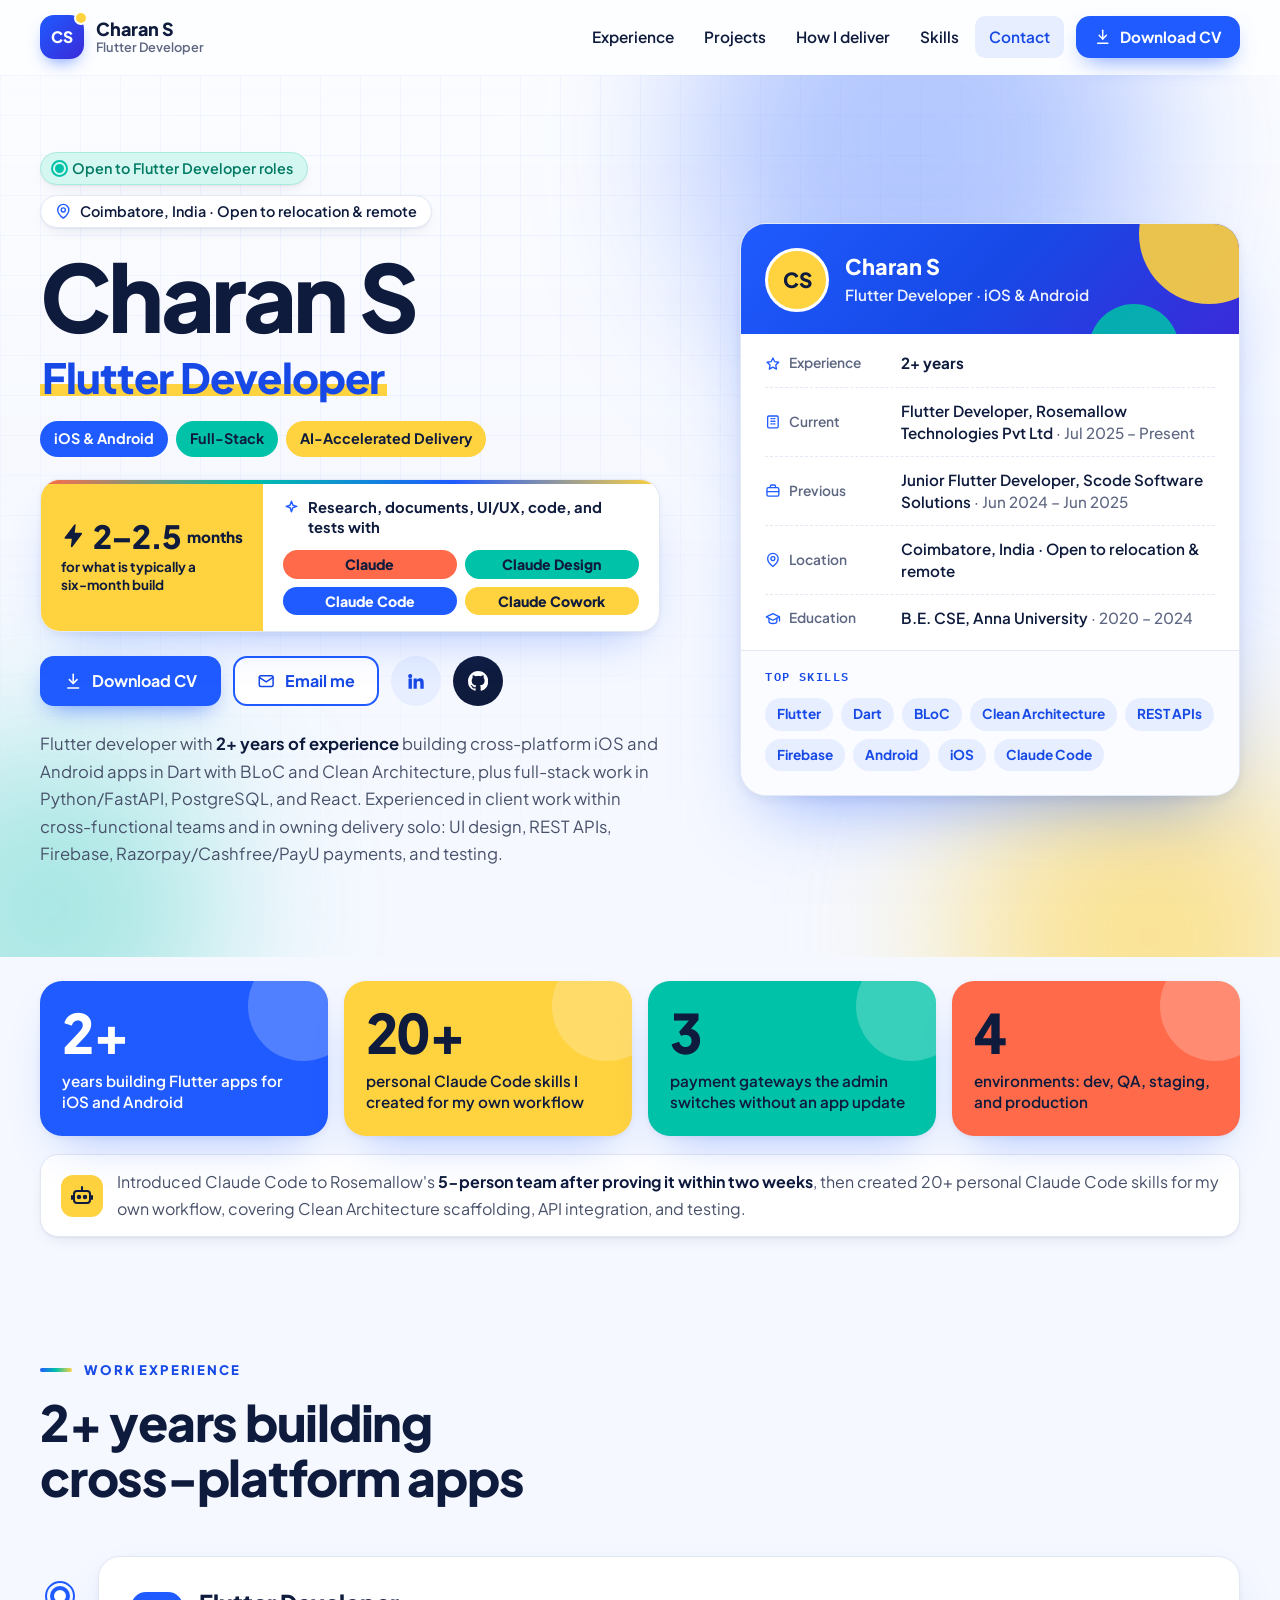
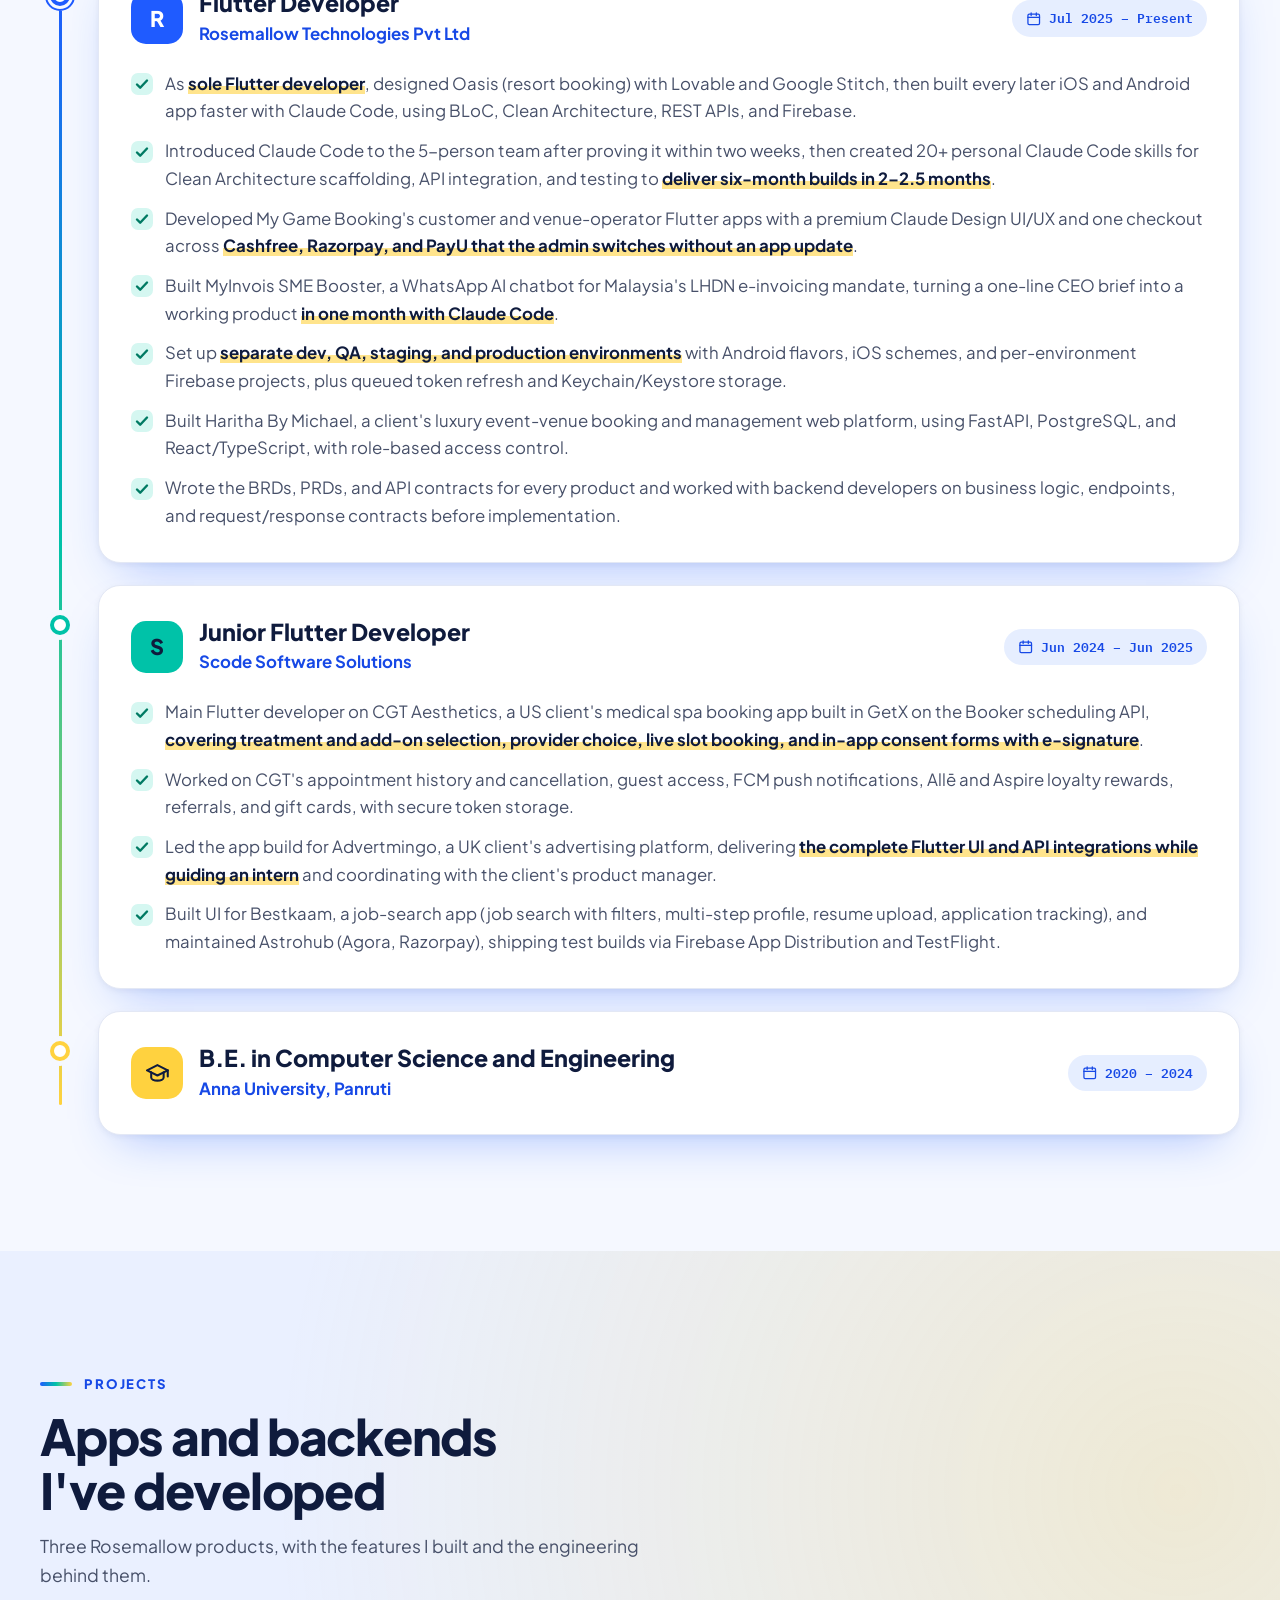
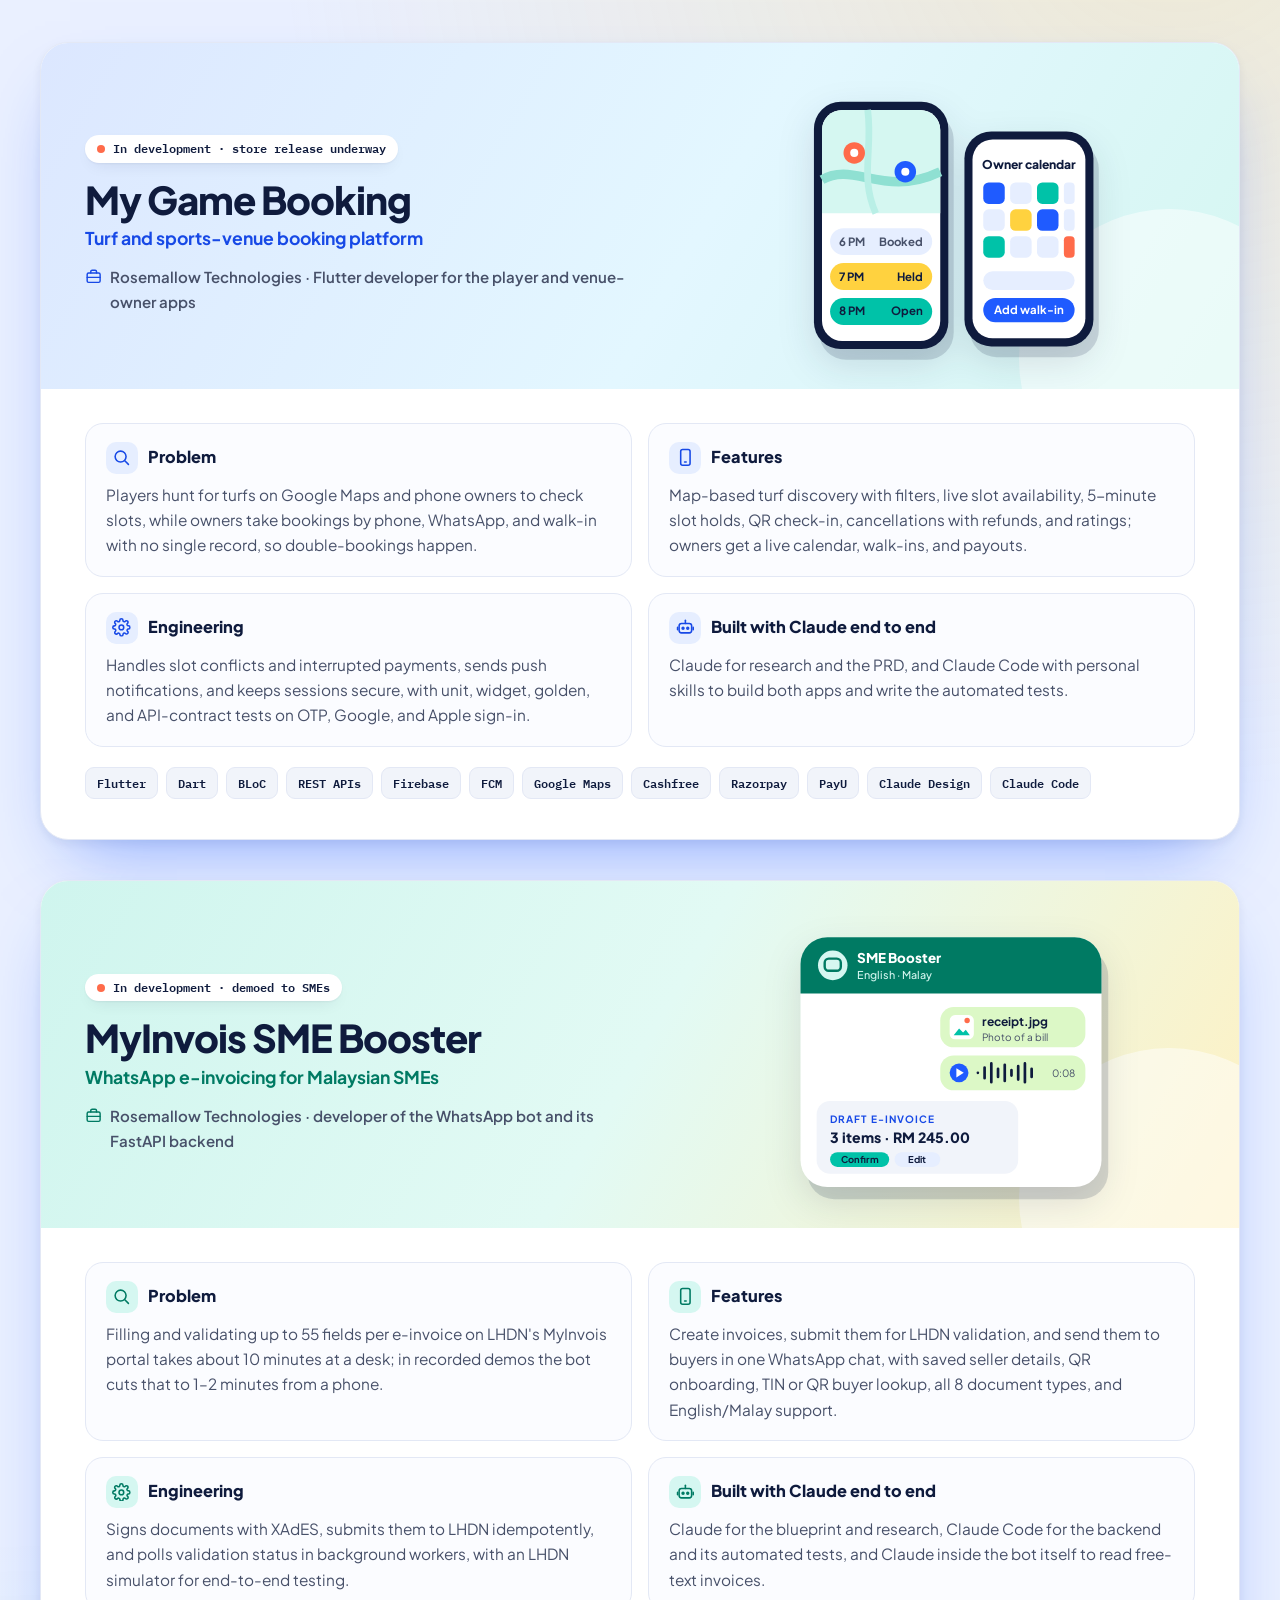
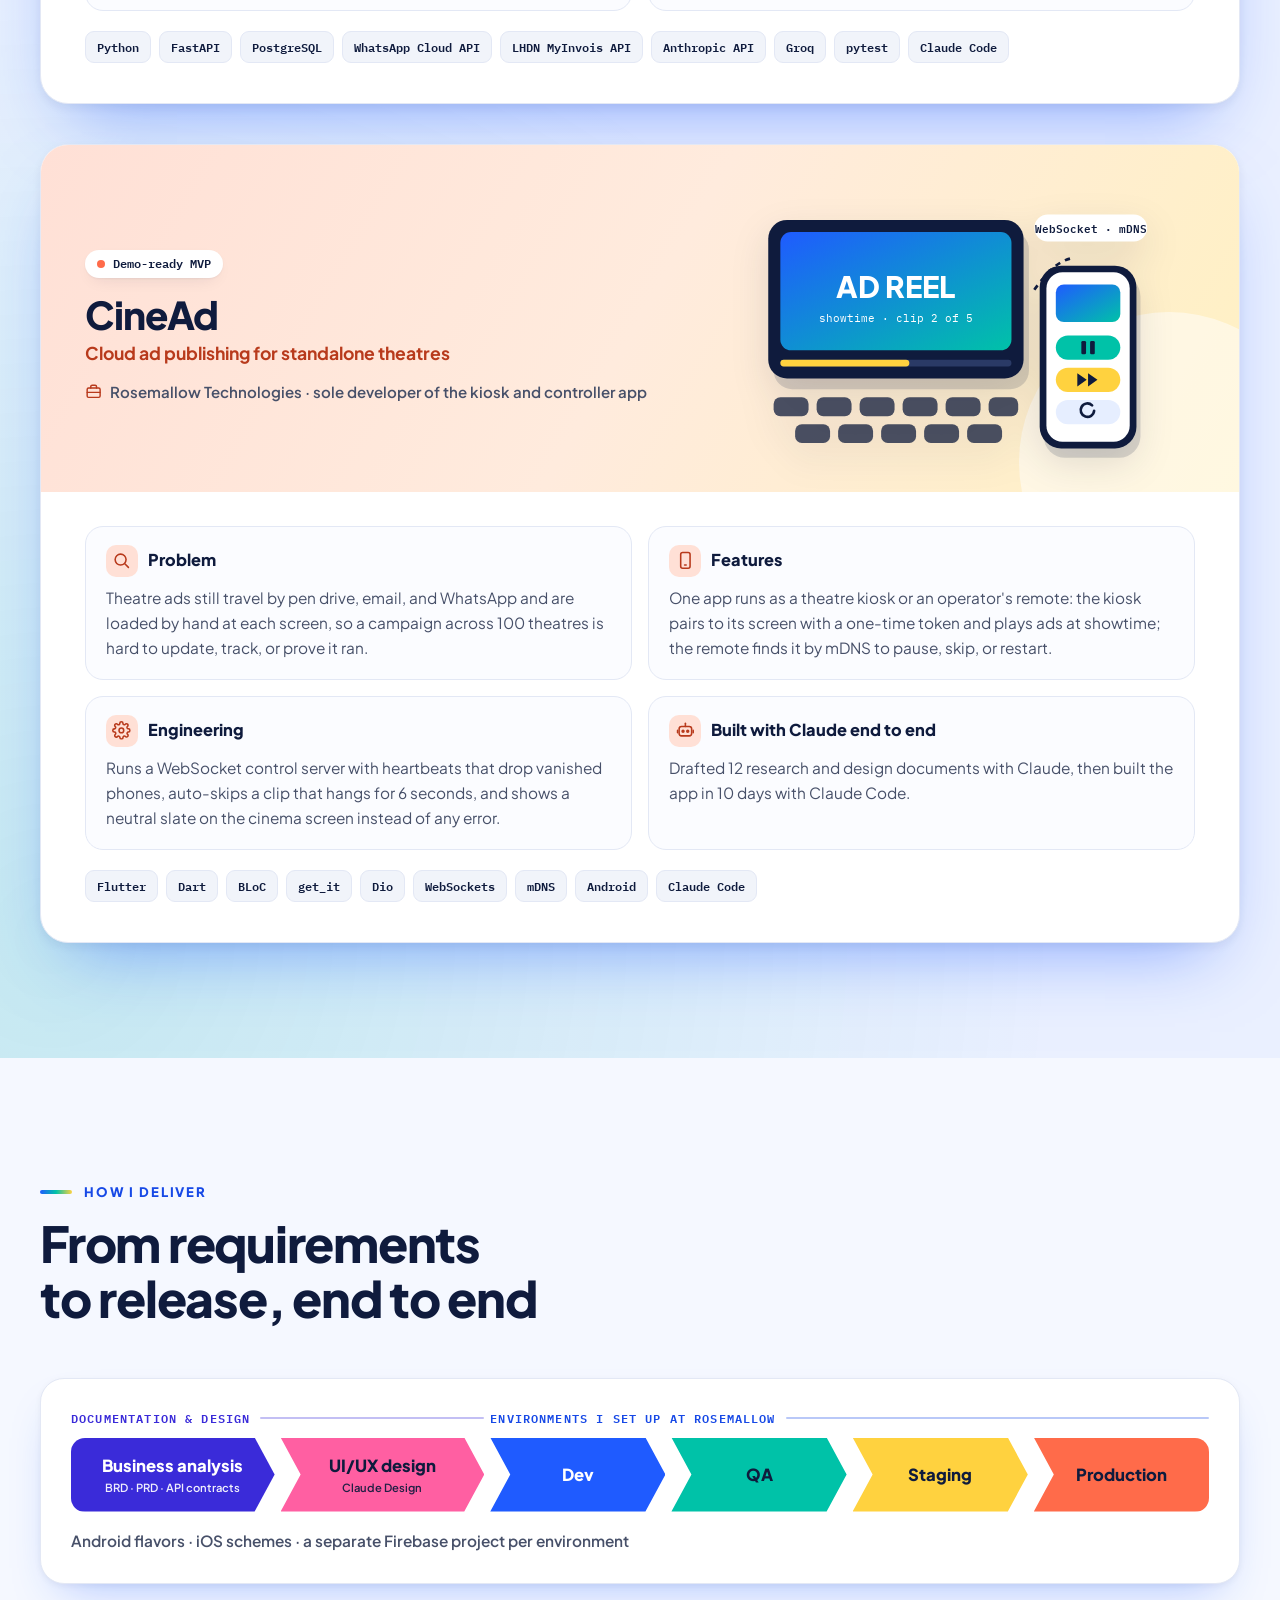
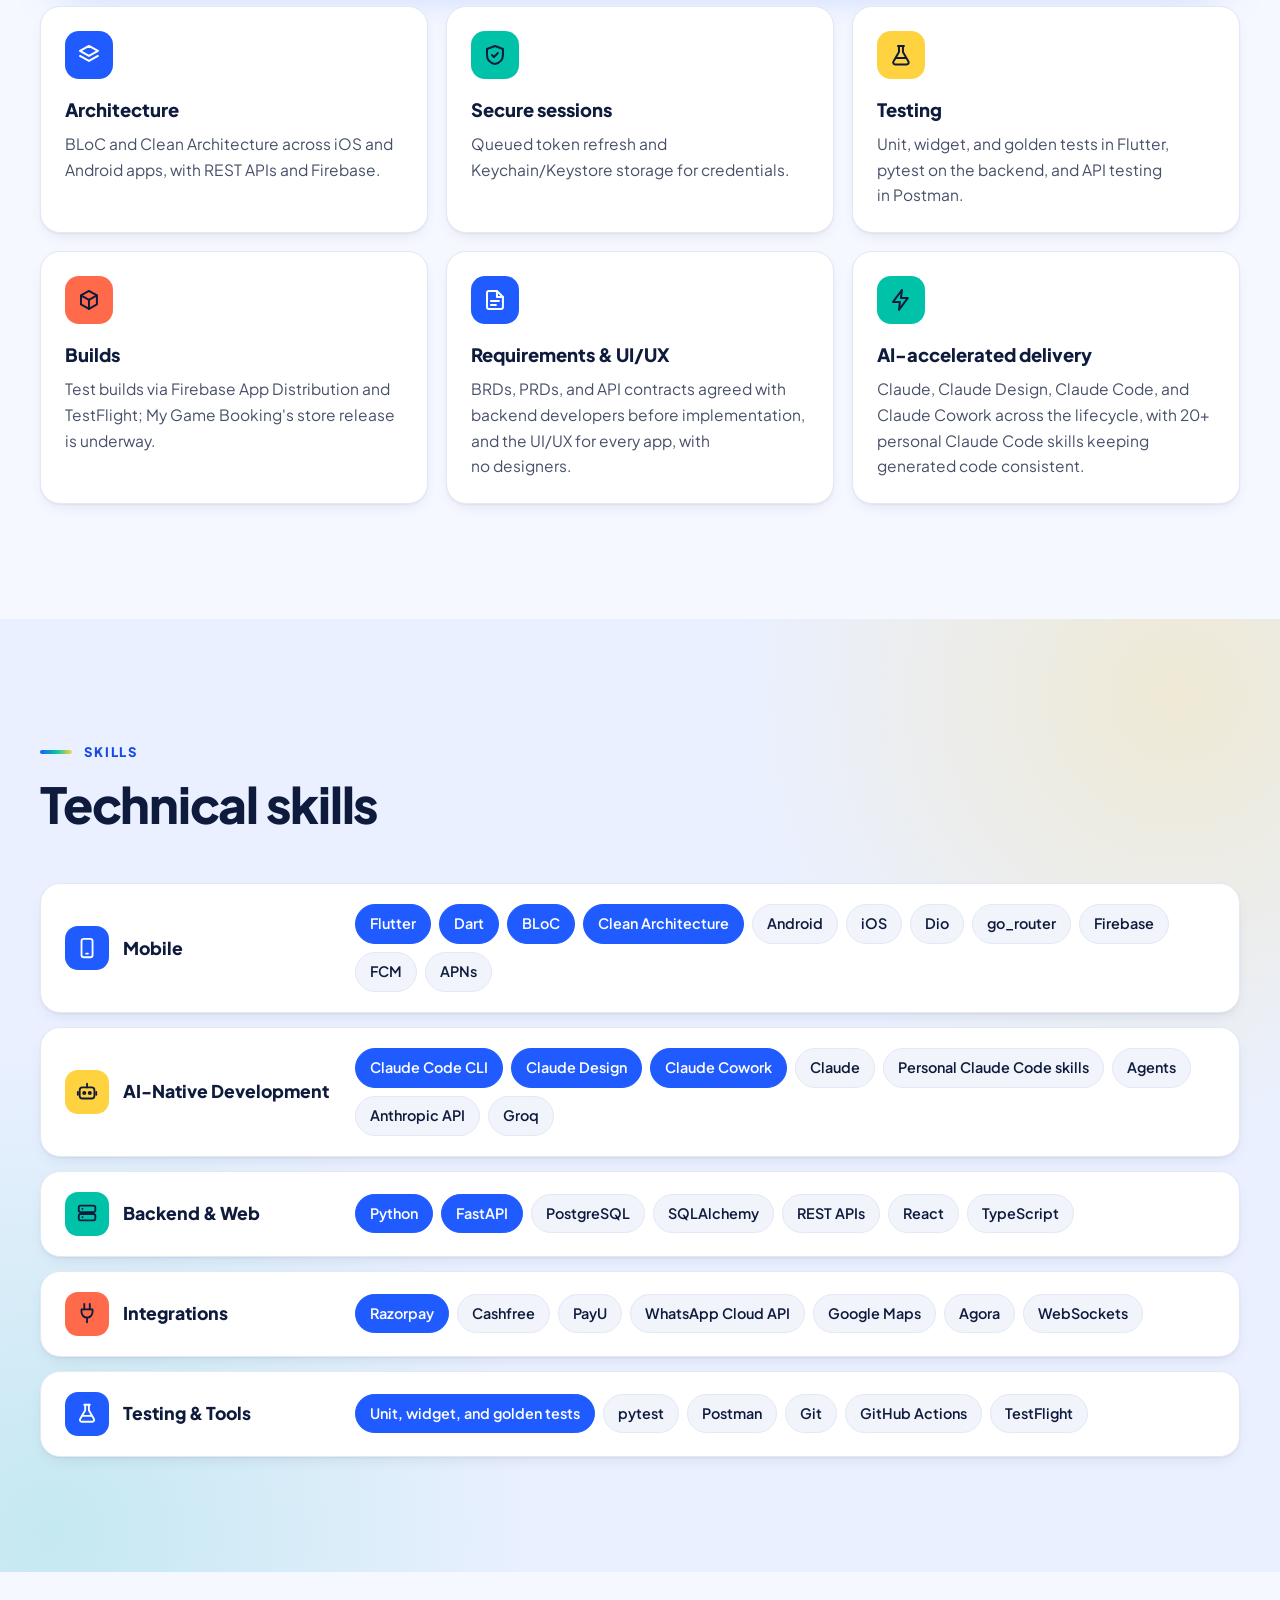
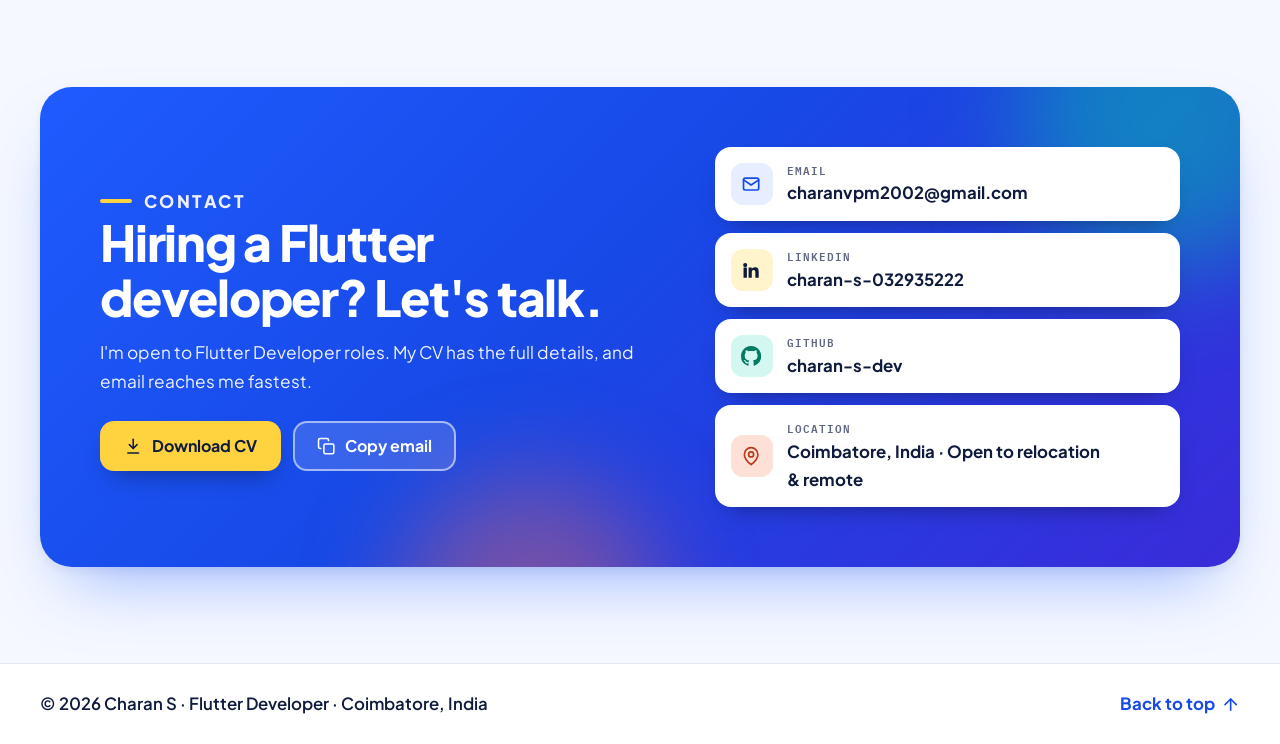
==== commit b4d70be5: "feat(prod): add GitHub and portfolio links across portfolio sites - Added GitHub button to the hero " ====
--- a/index.html
+++ b/index.html
@@ -31,7 +31,8 @@
     "email": "mailto:charanvpm2002@gmail.com",
     "address": { "@type": "PostalAddress", "addressLocality": "Coimbatore", "addressCountry": "IN" },
     "alumniOf": "Anna University",
-    "sameAs": ["https://www.linkedin.com/in/charan-s-032935222/"],
+    "url": "https://charan-s-dev.github.io/",
+    "sameAs": ["https://www.linkedin.com/in/charan-s-032935222/", "https://github.com/charan-s-dev"],
     "knowsAbout": ["Flutter", "Dart", "BLoC", "Clean Architecture", "Android", "iOS", "Firebase", "REST APIs", "Python", "FastAPI", "PostgreSQL", "React", "Claude Code", "Claude Design", "Claude Cowork"]
   }
   </script>
@@ -42,6 +43,7 @@
     <symbol id="i-mail" viewBox="0 0 24 24"><rect x="3" y="5" width="18" height="14" rx="2"/><path d="m3 7 9 6 9-6"/></symbol>
     <symbol id="i-phone" viewBox="0 0 24 24"><path d="M22 16.92v3a2 2 0 0 1-2.18 2 19.8 19.8 0 0 1-8.63-3.07 19.5 19.5 0 0 1-6-6A19.8 19.8 0 0 1 2.12 4.18 2 2 0 0 1 4.11 2h3a2 2 0 0 1 2 1.72c.13.96.36 1.9.7 2.81a2 2 0 0 1-.45 2.11L8.09 9.91a16 16 0 0 0 6 6l1.27-1.27a2 2 0 0 1 2.11-.45c.91.34 1.85.57 2.81.7A2 2 0 0 1 22 16.92z"/></symbol>
     <symbol id="i-linkedin" viewBox="0 0 24 24"><path fill="currentColor" stroke="none" d="M4.98 3.5a2.5 2.5 0 1 1 0 5 2.5 2.5 0 0 1 0-5zM3 9h4v12H3zM9 9h3.8v1.7h.05c.53-1 1.83-2.05 3.77-2.05C20.6 8.65 21 11.2 21 14.5V21h-4v-5.8c0-1.4-.03-3.2-1.95-3.2-1.95 0-2.25 1.5-2.25 3.1V21H9z"/></symbol>
+    <symbol id="i-github" viewBox="0 0 16 16"><path fill="currentColor" stroke="none" d="M8 0c4.42 0 8 3.58 8 8a8.013 8.013 0 0 1-5.45 7.59c-.4.08-.55-.17-.55-.38 0-.27.01-1.13.01-2.2 0-.75-.25-1.23-.54-1.48 1.78-.2 3.65-.88 3.65-3.95 0-.88-.31-1.59-.82-2.15.08-.2.36-1.02-.08-2.12 0 0-.67-.22-2.2.82-.64-.18-1.32-.27-2-.27-.68 0-1.36.09-2 .27-1.53-1.03-2.2-.82-2.2-.82-.44 1.1-.16 1.92-.08 2.12-.51.56-.82 1.28-.82 2.15 0 3.06 1.86 3.75 3.64 3.95-.23.2-.44.55-.51 1.07-.46.21-1.61.55-2.33-.66-.15-.24-.6-.83-1.23-.82-.67.01-.27.38.01.53.34.19.73.9.82 1.13.16.45.68 1.31 2.69.94 0 .67.01 1.3.01 1.49 0 .21-.15.45-.55.38A7.995 7.995 0 0 1 0 8c0-4.42 3.58-8 8-8Z"/></symbol>
     <symbol id="i-pin" viewBox="0 0 24 24"><path d="M20 10c0 6-8 12-8 12s-8-6-8-12a8 8 0 0 1 16 0z"/><circle cx="12" cy="10" r="3"/></symbol>
     <symbol id="i-copy" viewBox="0 0 24 24"><rect x="9" y="9" width="13" height="13" rx="2"/><path d="M5 15H4a2 2 0 0 1-2-2V4a2 2 0 0 1 2-2h9a2 2 0 0 1 2 2v1"/></symbol>
     <symbol id="i-up" viewBox="0 0 24 24"><path d="M12 19V5"/><path d="m5 12 7-7 7 7"/></symbol>
@@ -126,6 +128,7 @@
             <a class="btn btn-primary" href="Charan_S_Resume.pdf" download><svg class="icon"><use href="#i-download"/></svg> Download CV</a>
             <a class="btn btn-outline" href="mailto:charanvpm2002@gmail.com?subject=Flutter%20Developer%20opportunity"><svg class="icon"><use href="#i-mail"/></svg> Email me</a>
             <a class="btn btn-round btn-linkedin" href="https://www.linkedin.com/in/charan-s-032935222/" target="_blank" rel="noopener" aria-label="LinkedIn profile (opens in a new tab)"><svg class="icon"><use href="#i-linkedin"/></svg></a>
+            <a class="btn btn-round btn-github" href="https://github.com/charan-s-dev" target="_blank" rel="noopener" aria-label="GitHub profile (opens in a new tab)"><svg class="icon"><use href="#i-github"/></svg></a>
           </div>
           <p class="hero-lede reveal">
             Flutter developer with <strong>2+ years of experience</strong> building cross-platform iOS and Android apps in Dart with BLoC and Clean Architecture, plus full-stack work in Python/FastAPI, PostgreSQL, and React. Experienced in client work within cross-functional teams and in owning delivery solo: UI design, REST APIs, Firebase, Razorpay/Cashfree/PayU payments, and testing.
@@ -519,6 +522,7 @@
           <ul class="contact-list">
             <li><a href="mailto:charanvpm2002@gmail.com?subject=Flutter%20Developer%20opportunity"><span class="cl-icon"><svg class="icon"><use href="#i-mail"/></svg></span><span><small>Email</small>charanvpm2002@gmail.com</span></a></li>
             <li><a href="https://www.linkedin.com/in/charan-s-032935222/" target="_blank" rel="noopener"><span class="cl-icon"><svg class="icon"><use href="#i-linkedin"/></svg></span><span><small>LinkedIn</small>charan-s-032935222</span></a></li>
+            <li><a href="https://github.com/charan-s-dev" target="_blank" rel="noopener"><span class="cl-icon"><svg class="icon"><use href="#i-github"/></svg></span><span><small>GitHub</small>charan-s-dev</span></a></li>
             <li><span class="cl-static"><span class="cl-icon"><svg class="icon"><use href="#i-pin"/></svg></span><span><small>Location</small>Coimbatore, India · Open to relocation &amp; remote</span></span></li>
           </ul>
         </div>
--- a/assets/css/style.css
+++ b/assets/css/style.css
@@ -160,6 +160,7 @@
 .btn-outline:hover { background: var(--blue-soft); }
 .btn-round { width: 50px; padding: 0; border-radius: 50%; font-size: 1.1rem; }
 .btn-linkedin { background: var(--blue-soft); color: var(--blue-deep); }
+.btn-github { background: var(--ink); color: #fff; }
 .btn-call { background: var(--yellow); color: var(--ink); }
 .btn-sm { min-height: 42px; padding: .55em 1.05em; font-size: .95rem; }
 .btn-yellow { background: var(--yellow); color: var(--ink); box-shadow: 0 12px 26px -12px rgba(0, 0, 0, .45); }
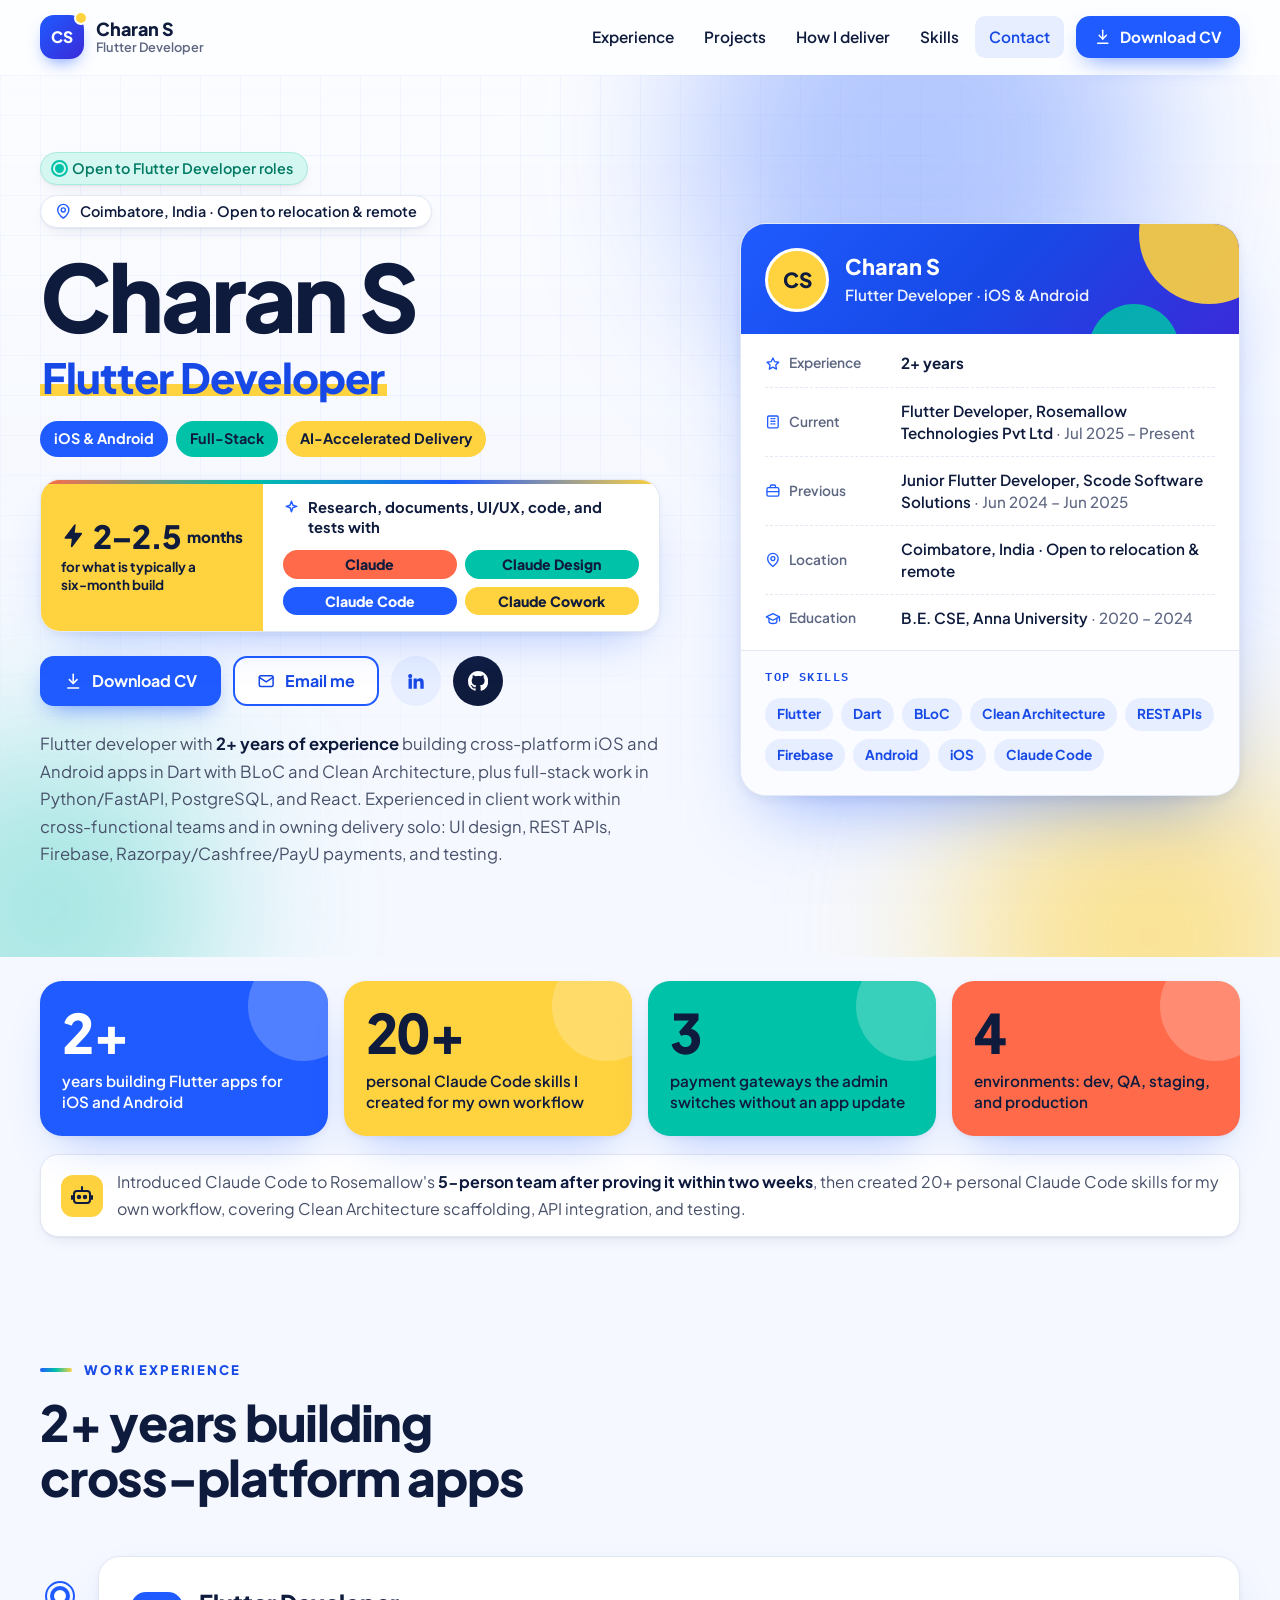
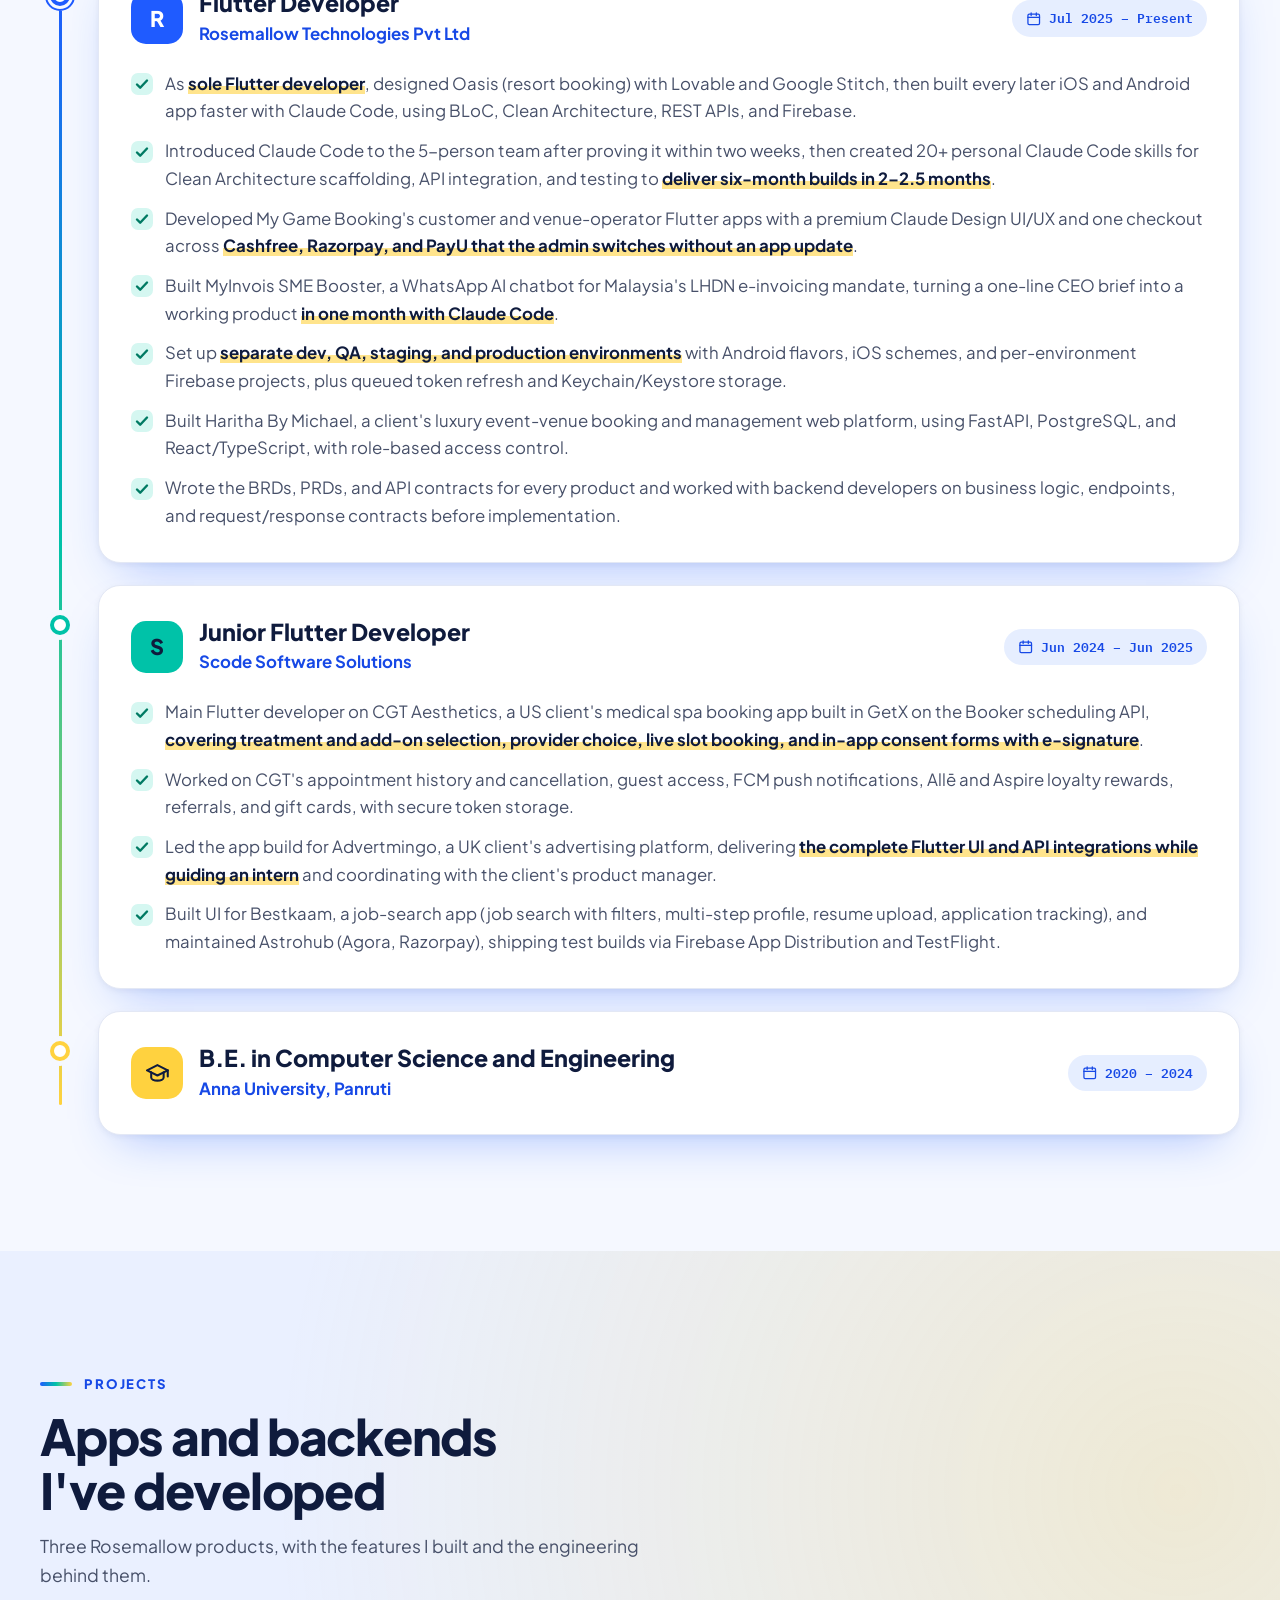
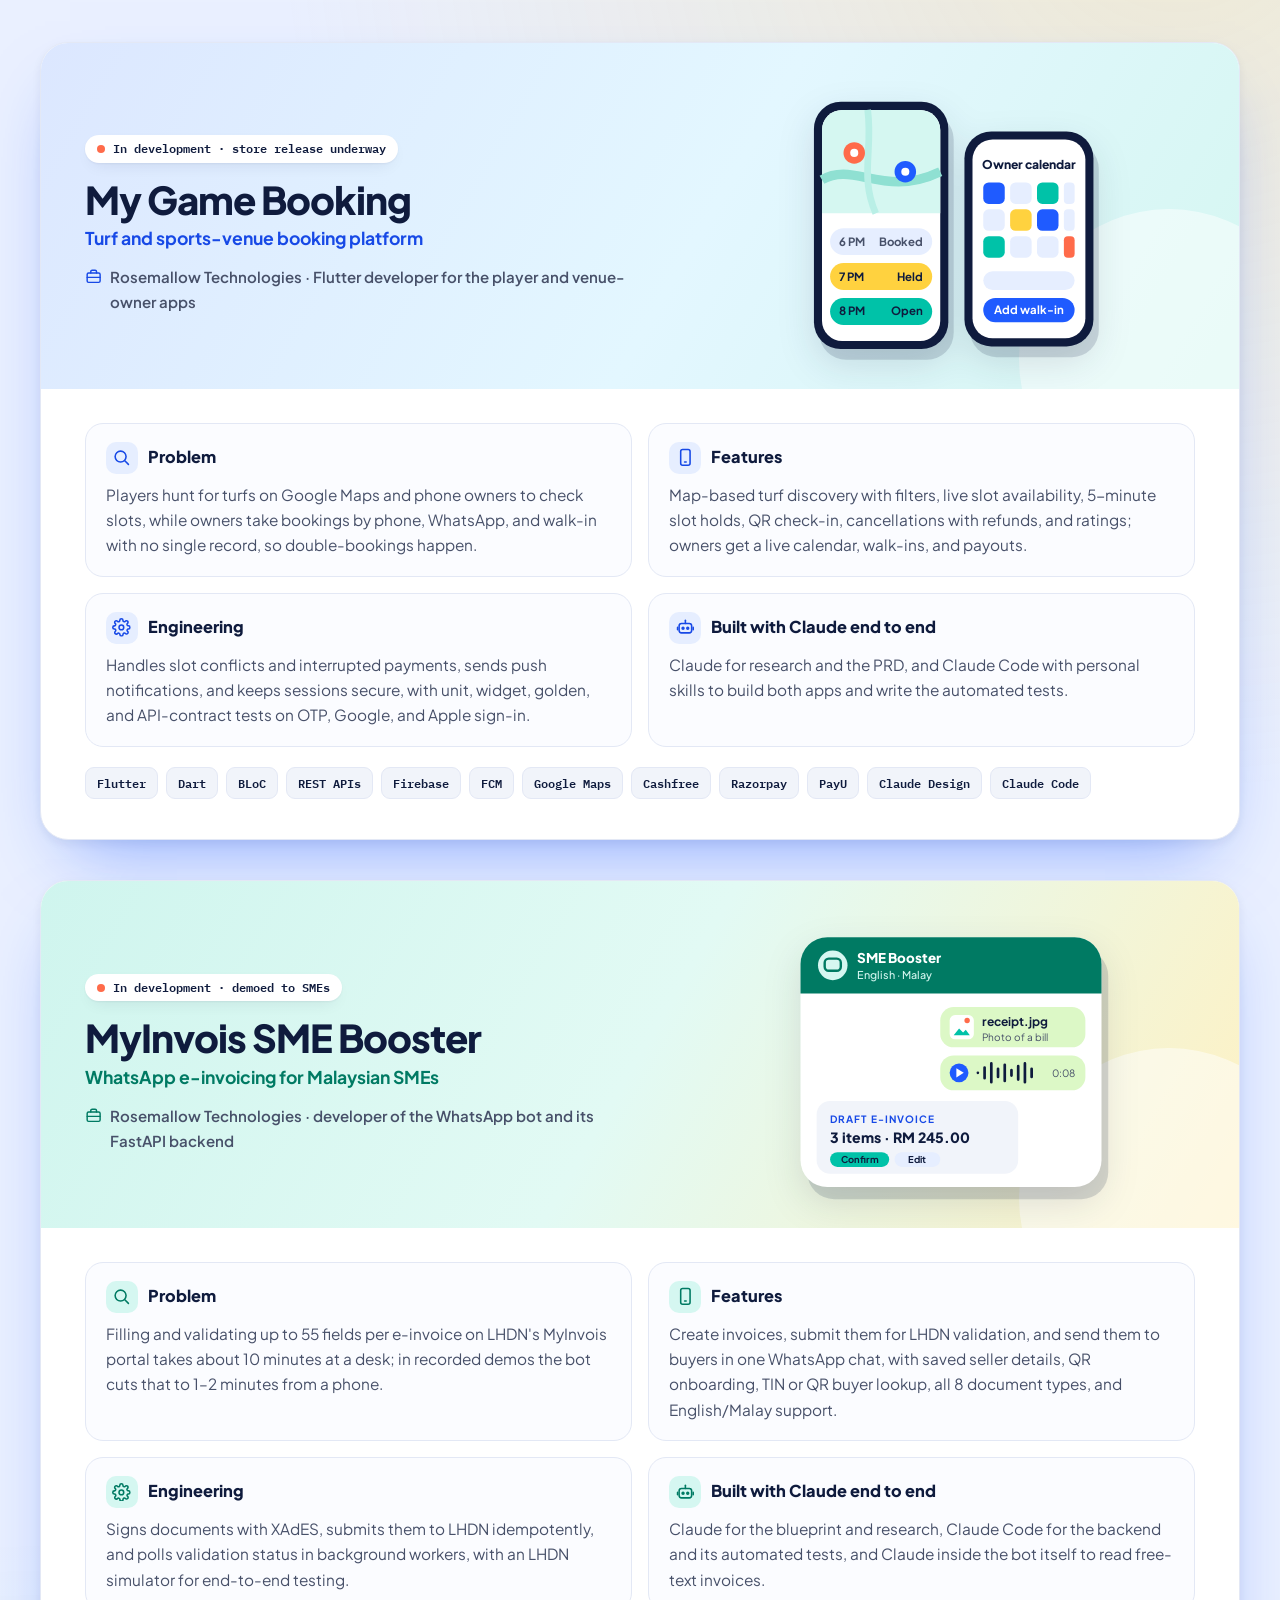
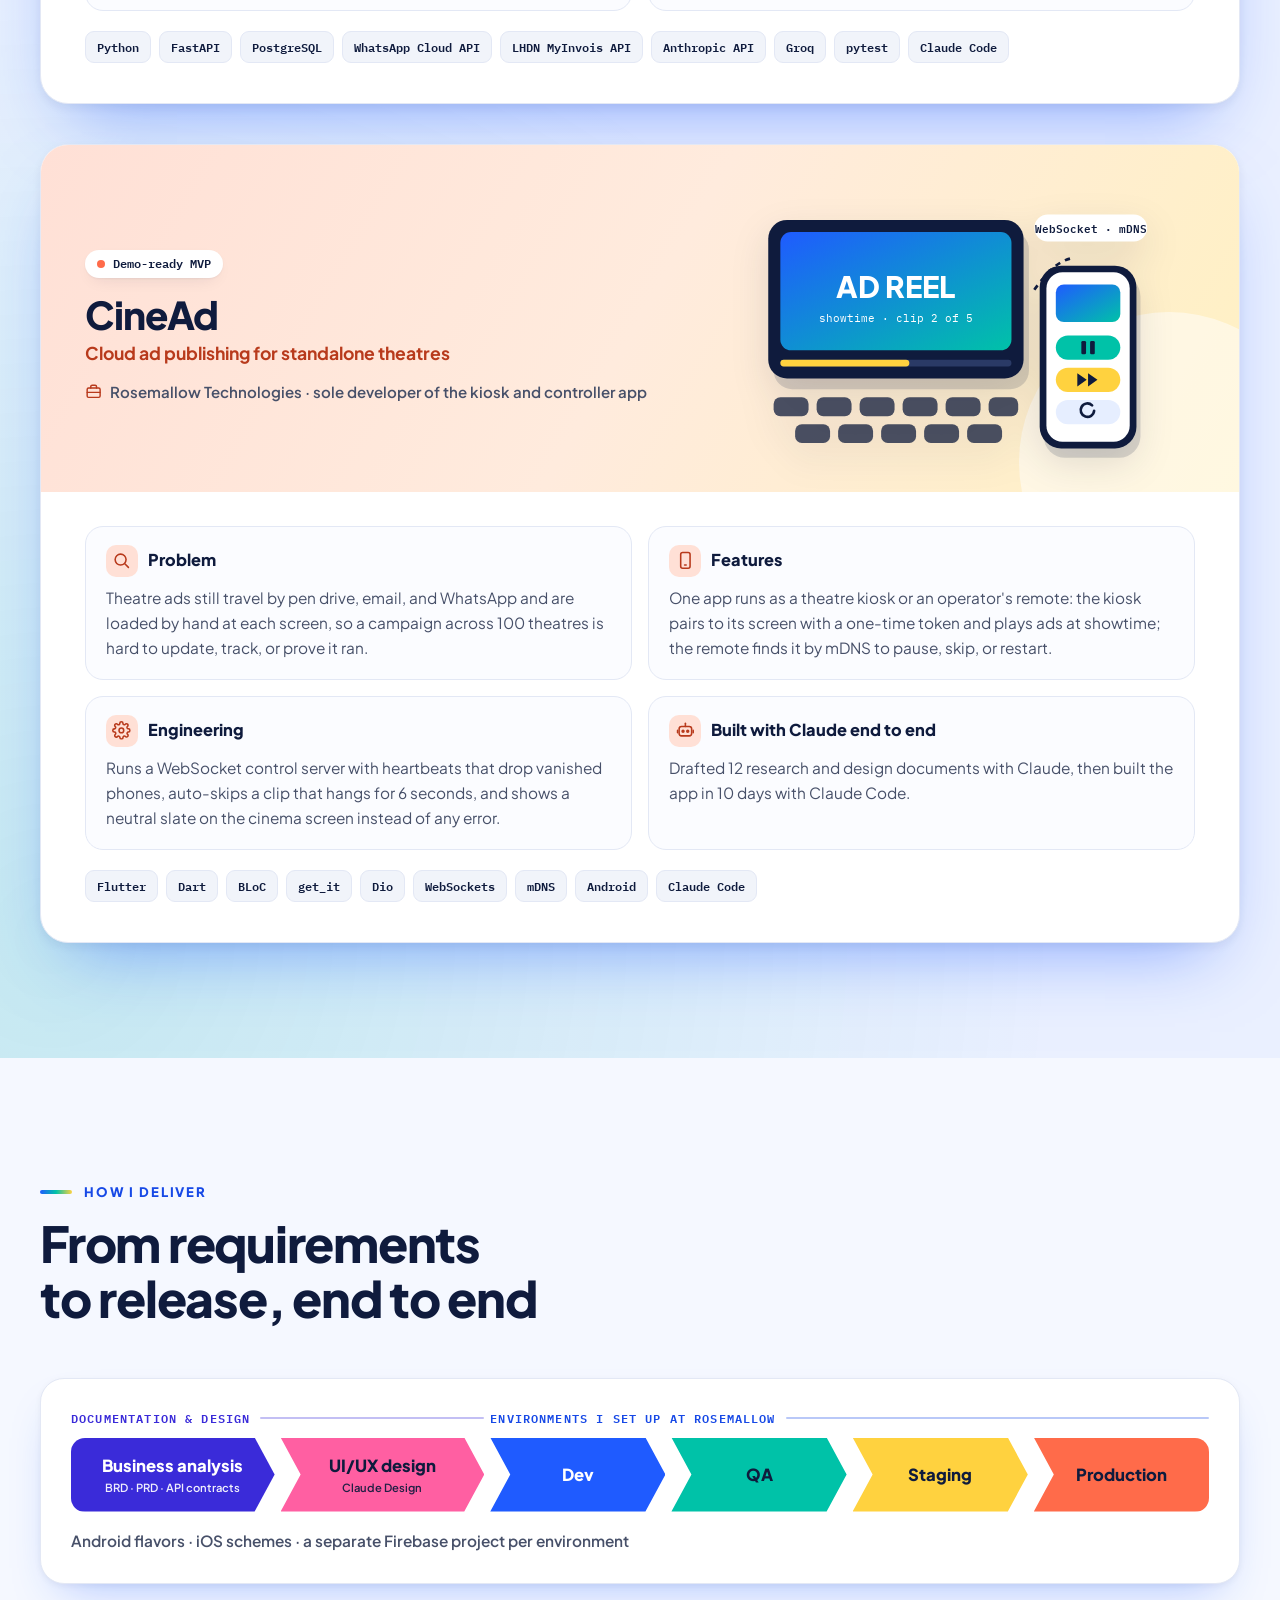
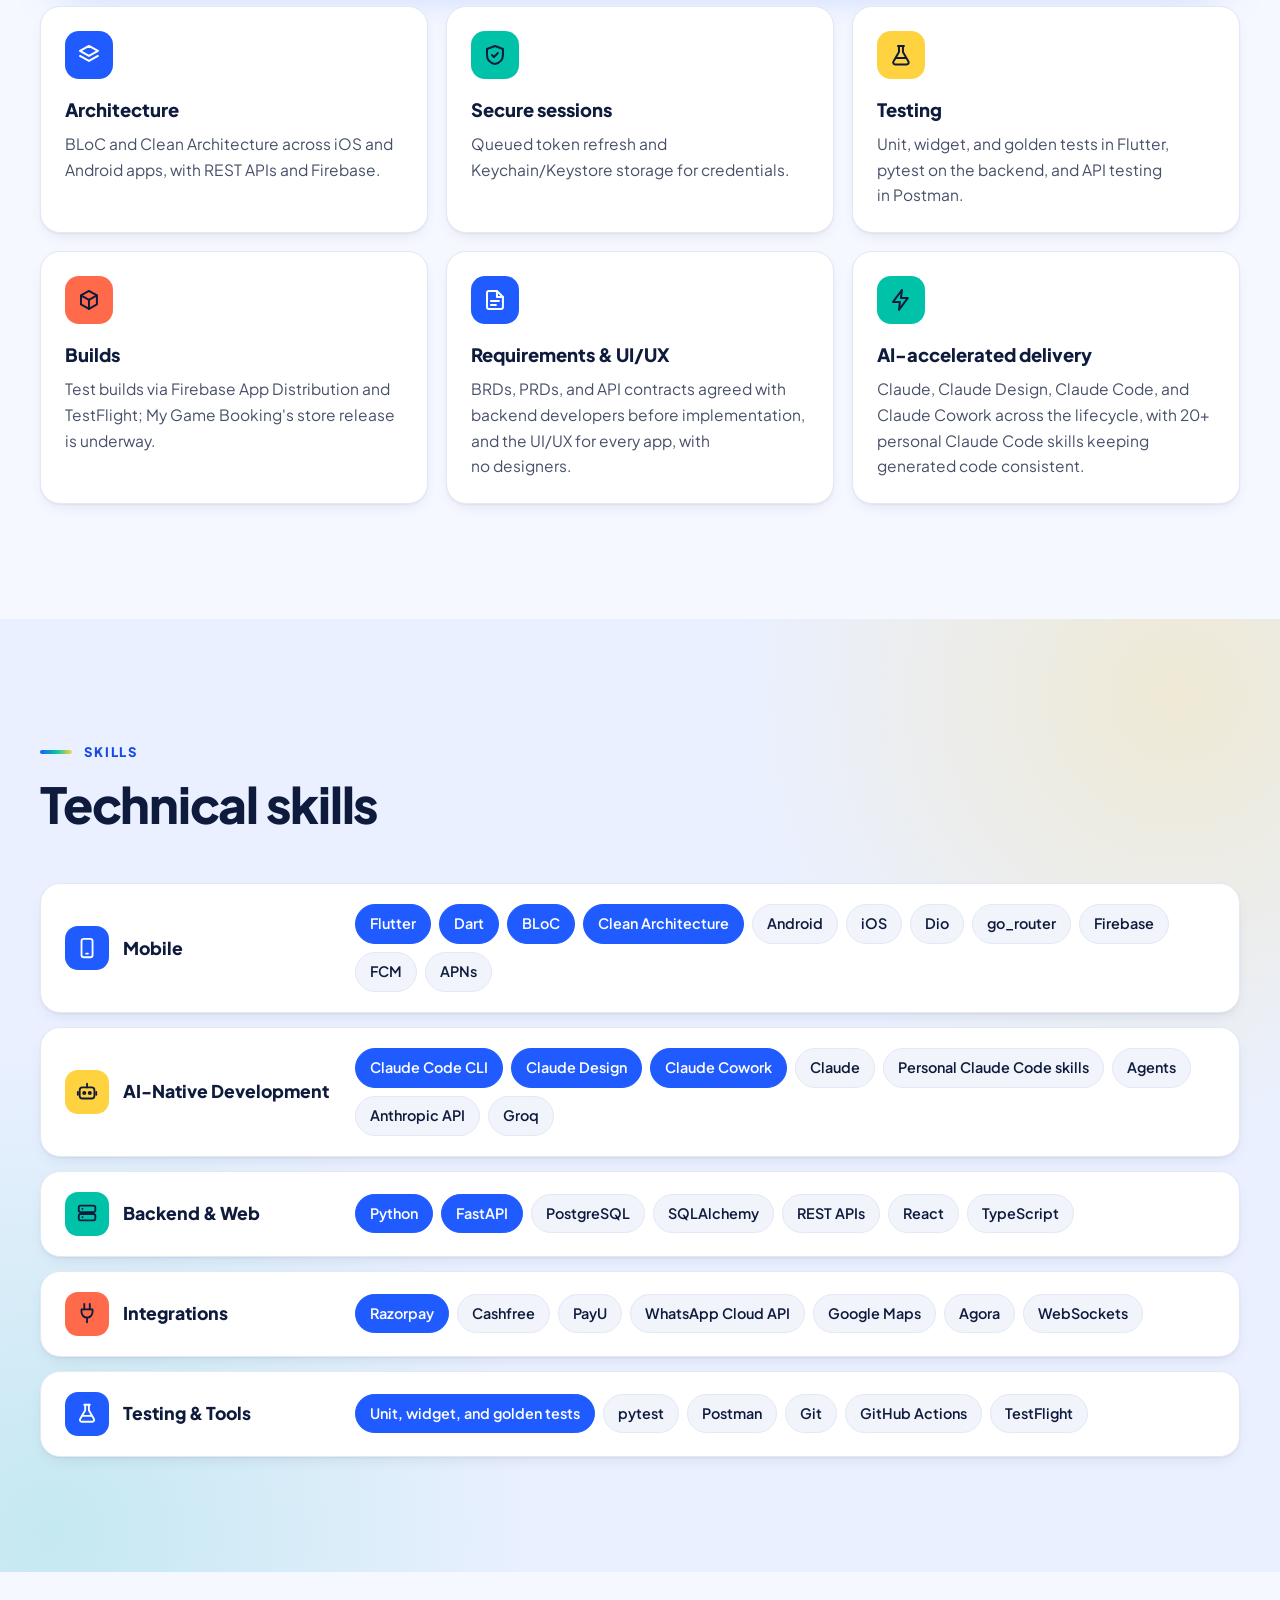
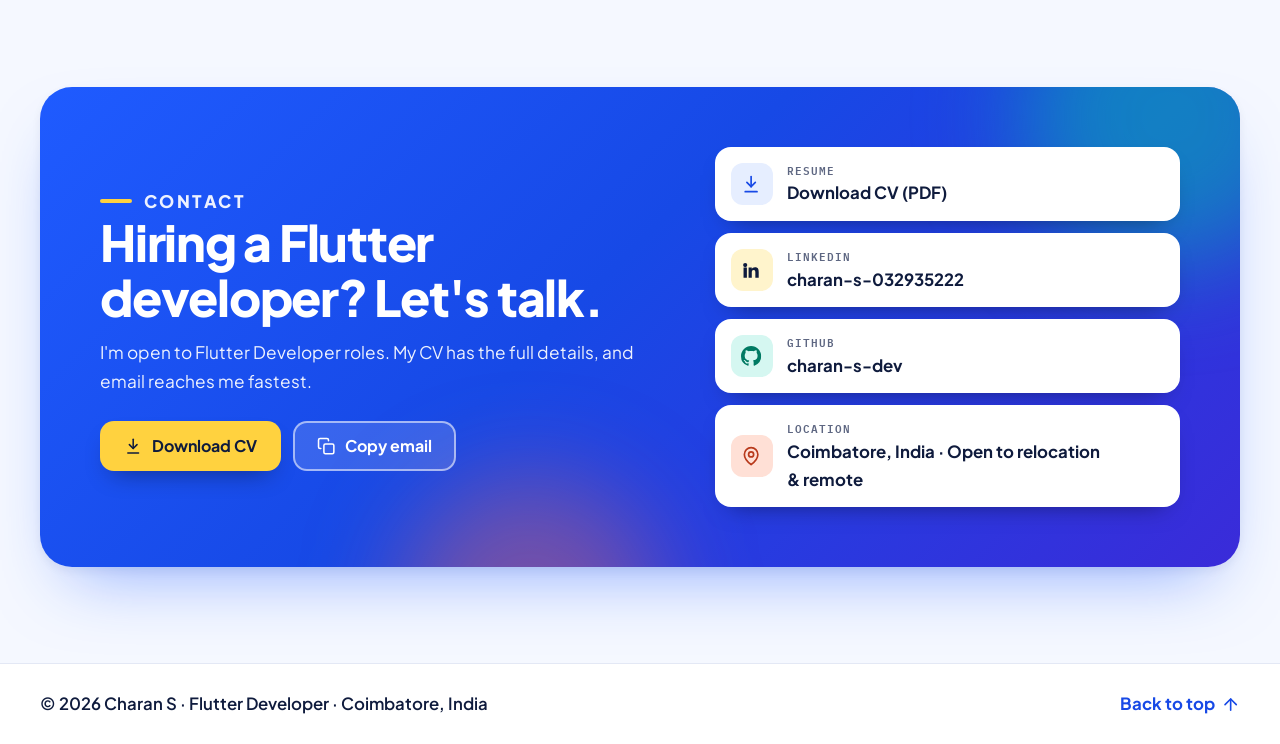
==== commit 16262db2: "feat(prod): replace email row with resume download in Flutter portfolio contact - Replaced the Email" ====
--- a/index.html
+++ b/index.html
@@ -520,7 +520,7 @@
             </div>
           </div>
           <ul class="contact-list">
-            <li><a href="mailto:charanvpm2002@gmail.com?subject=Flutter%20Developer%20opportunity"><span class="cl-icon"><svg class="icon"><use href="#i-mail"/></svg></span><span><small>Email</small>charanvpm2002@gmail.com</span></a></li>
+            <li><a href="Charan_S_Resume.pdf" download><span class="cl-icon"><svg class="icon"><use href="#i-download"/></svg></span><span><small>Resume</small>Download CV (PDF)</span></a></li>
             <li><a href="https://www.linkedin.com/in/charan-s-032935222/" target="_blank" rel="noopener"><span class="cl-icon"><svg class="icon"><use href="#i-linkedin"/></svg></span><span><small>LinkedIn</small>charan-s-032935222</span></a></li>
             <li><a href="https://github.com/charan-s-dev" target="_blank" rel="noopener"><span class="cl-icon"><svg class="icon"><use href="#i-github"/></svg></span><span><small>GitHub</small>charan-s-dev</span></a></li>
             <li><span class="cl-static"><span class="cl-icon"><svg class="icon"><use href="#i-pin"/></svg></span><span><small>Location</small>Coimbatore, India · Open to relocation &amp; remote</span></span></li>
